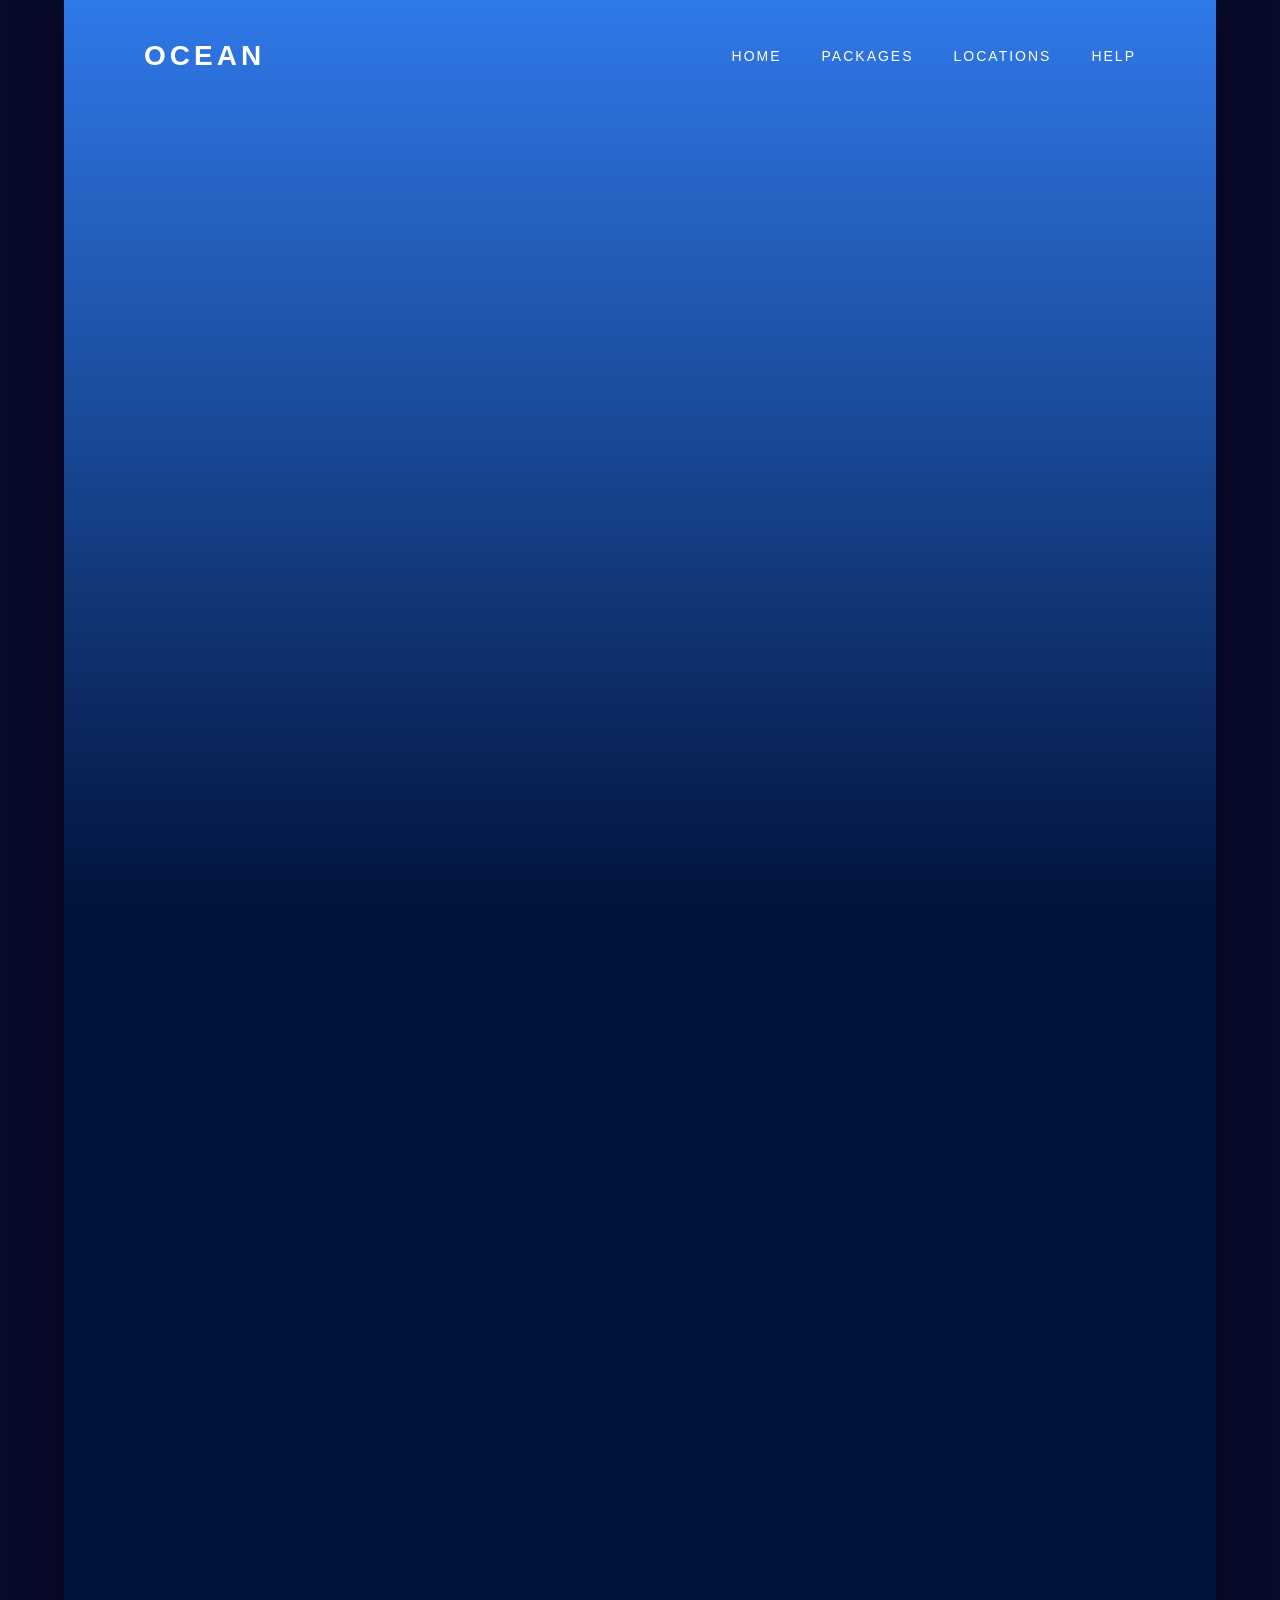
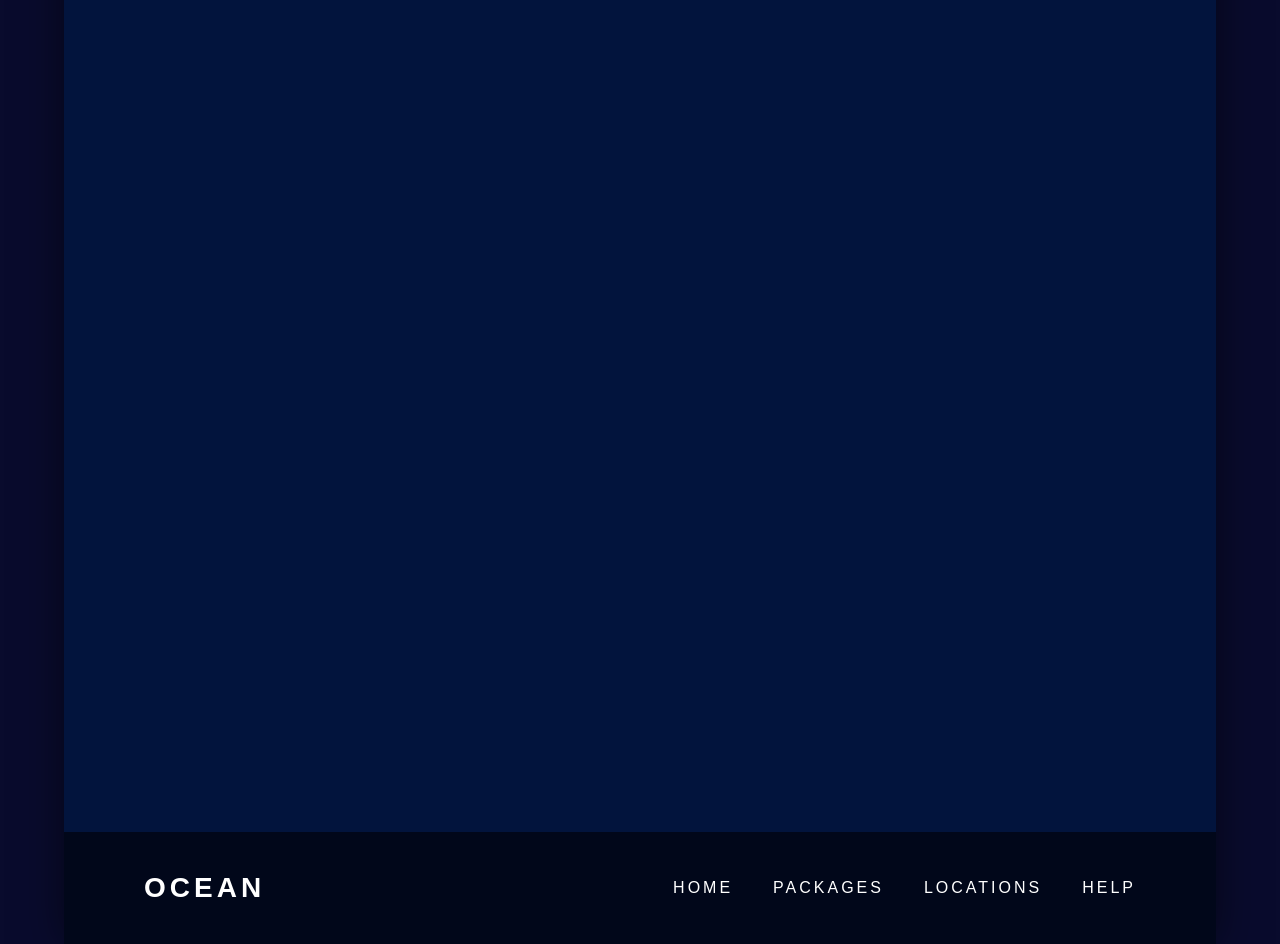
==== catalogo.html @ 1ceb0443 "Agregar barra de búsqueda al catálogo" ====
<!DOCTYPE html>
<html lang="es">

<head>
    <meta charset="UTF-8">
    <meta name="viewport" content="width=device-width, initial-scale=1.0">
    <title>Catálogo - Ocean Dive</title>
    <link rel="stylesheet" href="stylesmar.css">
</head>

<body>

    <div class="container">

        <header>

            <nav>

                <div class="logo">
                    OCEAN
                </div>

                <ul>
                    <li><a href="indexmar.html">HOME</a></li>
                    <li><a href="catalogo.html" class="active">PACKAGES</a></li>
                    <li><a href="#">LOCATIONS</a></li>
                    <li><a href="#">HELP</a></li>
                </ul>

            </nav>

            <div class="hero">

                <div class="hero-text appear">

                    <h1>Our Packages</h1>

                    <p>
                        Explore our complete catalog of diving experiences
                        and find the perfect adventure for you.
                    </p>

                </div>

                <div class="hero-image appear">

                    <img src="https://i.pinimg.com/1200x/43/7f/3a/437f3a5a247198e8c4440a839f304f4a.jpg">

                </div>

            </div>

        </header>

        <section class="search-section section">

            <div class="search-bar appear">
                <input type="text" id="searchInput" placeholder="Search packages...">
                <button id="searchBtn">SEARCH</button>
            </div>

        </section>

        <section class="filters section">

            <h2 class="appear">Filter by category</h2>

            <div class="filter-options appear">
                <button class="filter-btn active" data-filter="all">ALL</button>
                <button class="filter-btn" data-filter="turtles">TURTLES</button>
                <button class="filter-btn" data-filter="jellyfish">JELLYFISH</button>
                <button class="filter-btn" data-filter="dolphins">DOLPHINS</button>
                <button class="filter-btn" data-filter="reef">REEF</button>
            </div>

        </section>

        <section class="catalog-grid section">

            <div class="grid" id="catalogGrid">

                <div class="catalog-card appear" data-category="turtles">
                    <img src="https://i.pinimg.com/736x/2a/1e/34/2a1e3447a825eedd2b72d2a972712b51.jpg">
                    <div class="catalog-info">
                        <h3>Sea Turtle Encounter</h3>
                        <p>Swim alongside majestic sea turtles in their natural habitat.</p>
                        <span class="price">$149</span>
                        <button>BOOK NOW</button>
                    </div>
                </div>

                <div class="catalog-card appear" data-category="jellyfish">
                    <img src="https://i.pinimg.com/1200x/53/8d/59/538d592fab705a8e63eab82848c319d8.jpg">
                    <div class="catalog-info">
                        <h3>Jellyfish Lagoon</h3>
                        <p>Explore a glowing lagoon filled with harmless jellyfish.</p>
                        <span class="price">$199</span>
                        <button>BOOK NOW</button>
                    </div>
                </div>

                <div class="catalog-card appear" data-category="dolphins">
                    <img src="https://i.pinimg.com/1200x/87/49/9a/87499affbb05820a951a0f6f8604897f.jpg">
                    <div class="catalog-info">
                        <h3>Dolphin Swim</h3>
                        <p>Experience the thrill of swimming with wild dolphins.</p>
                        <span class="price">$249</span>
                        <button>BOOK NOW</button>
                    </div>
                </div>

                <div class="catalog-card appear" data-category="reef">
                    <img src="https://i.pinimg.com/1200x/d3/a7/e3/d3a7e33d2753143dc1bc230e07a75086.jpg">
                    <div class="catalog-info">
                        <h3>Coral Reef Dive</h3>
                        <p>Discover vibrant coral reefs teeming with marine life.</p>
                        <span class="price">$179</span>
                        <button>BOOK NOW</button>
                    </div>
                </div>

                <div class="catalog-card appear" data-category="turtles">
                    <img src="https://i.pinimg.com/736x/2a/1e/34/2a1e3447a825eedd2b72d2a972712b51.jpg">
                    <div class="catalog-info">
                        <h3>Nursery Visit</h3>
                        <p>Visit a protected sea turtle nursery and learn about conservation.</p>
                        <span class="price">$99</span>
                        <button>BOOK NOW</button>
                    </div>
                </div>

                <div class="catalog-card appear" data-category="reef">
                    <img src="https://i.pinimg.com/1200x/d3/a7/e3/d3a7e33d2753143dc1bc230e07a75086.jpg">
                    <div class="catalog-info">
                        <h3>Night Reef Safari</h3>
                        <p>See the reef come alive at night with a guided torchlight tour.</p>
                        <span class="price">$219</span>
                        <button>BOOK NOW</button>
                    </div>
                </div>

            </div>

        </section>

        <footer>

            <div class="logo">
                OCEAN
            </div>

            <ul>
                <li><a href="indexmar.html">HOME</a></li>
                <li><a href="catalogo.html">PACKAGES</a></li>
                <li><a href="#">LOCATIONS</a></li>
                <li><a href="#">HELP</a></li>
            </ul>

        </footer>

    </div>

    <script src="script.js"></script>

</body>

</html>
---- stylesmar.css ----
*{
    margin:0;
    padding:0;
    box-sizing:border-box;
}

body{
    font-family:Arial, sans-serif;
    background:#090b2d;
    color:white;
    overflow-x:hidden;
}

/* CONTENEDOR PRINCIPAL */

.container{
    width:90%;
    margin:auto;
    background:#02143d;
    box-shadow:0px 0px 40px rgba(0,0,0,0.5);
}

/* HEADER */

header{
    min-height:100vh;
    padding:40px 80px;
    background:
    linear-gradient(to bottom,#2f79e9,#02143d);
}

/* NAVBAR */

nav{
    display:flex;
    justify-content:space-between;
    align-items:center;
    margin-bottom:100px;
}

.logo{
    font-size:28px;
    font-weight:bold;
    letter-spacing:4px;
}

nav ul{
    display:flex;
    list-style:none;
    gap:40px;
}

nav ul li a{
    text-decoration:none;
    color:white;
    font-size:14px;
    letter-spacing:2px;
    transition:0.3s;
    position:relative;
}

/* EFECTO HOVER LINKS */

nav ul li a::after{
    content:"";
    position:absolute;
    left:0;
    bottom:-8px;
    width:0%;
    height:2px;
    background:#4dd9ff;
    transition:0.3s;
}

nav ul li a:hover{
    color:#4dd9ff;
}

nav ul li a:hover::after{
    width:100%;
}

/* HERO */

.hero{
    display:flex;
    justify-content:space-between;
    align-items:center;
    flex-wrap:wrap;
}

.hero-text{
    width:500px;
}

.hero-text h1{
    font-size:90px;
    font-weight:300;
    margin-bottom:30px;
}

.hero-text p{
    line-height:1.8;
    color:#d3dfff;
    margin-bottom:40px;
}

/* BOTONES */

button{
    padding:18px 40px;
    border:1px solid #4dd9ff;
    background:transparent;
    color:white;
    border-radius:40px;
    cursor:pointer;
    transition:0.4s;
    letter-spacing:2px;
    position:relative;
    overflow:hidden;
}

/* HOVER BOTONES */

button:hover{
    background:#4dd9ff;
    color:#02143d;
    transform:translateY(-5px) scale(1.05);
    box-shadow:0px 0px 20px #4dd9ff;
}

/* CLICK BOTONES */

button:active{
    transform:scale(0.95);
}

/* HERO IMAGE */

.hero-image img{
    width:500px;
    animation:float 4s ease-in-out infinite;
}

/* TARJETAS */

.cards{
    display:flex;
    justify-content:center;
    gap:30px;
    margin-top:-120px;
    flex-wrap:wrap;
}

.card{
    width:220px;
    height:320px;
    overflow:hidden;
    position:relative;
    transition:0.5s;
    box-shadow:0px 10px 20px rgba(0,0,0,0.4);

    animation:float 3s ease-in-out infinite;
    cursor:pointer;
}

.card img{
    width:100%;
    height:100%;
    object-fit:cover;
}

.card h2{
    position:absolute;
    bottom:20px;
    left:20px;
    letter-spacing:4px;
    font-size:18px;
}

/* HOVER TARJETAS */

.card:hover{
    transform:translateY(-20px) scale(1.03);
    box-shadow:0px 0px 30px rgba(77,217,255,0.5);
}

/* SECCION */

.section{
    padding:120px 80px;
    text-align:center;
}

.section h1{
    font-size:70px;
    font-weight:300;
    margin-bottom:80px;
}

/* FEATURES */

.features{
    display:flex;
    justify-content:center;
    gap:50px;
    flex-wrap:wrap;
}

.feature{
    width:300px;
}

.circle{
    width:90px;
    height:90px;
    border:1px solid #4dd9ff;
    border-radius:50%;
    margin:auto;
    margin-bottom:30px;
    position:relative;
}

.circle::after{
    content:"";
    width:10px;
    height:10px;
    background:#4dd9ff;
    border-radius:50%;
    position:absolute;
    right:10px;
    bottom:10px;
}

.feature h3{
    letter-spacing:5px;
    margin-bottom:20px;
}

.feature p{
    color:#c4d7ff;
    line-height:1.8;
    margin-bottom:30px;
}

.feature button{
    padding:12px 30px;
    border:1px solid #4dd9ff;
    background:transparent;
    color:white;
    border-radius:30px;
    cursor:pointer;
}

/* INTERVIEW */

.interview{
    display:flex;
    align-items:center;
    justify-content:center;
    gap:80px;
    flex-wrap:wrap;
    padding:120px 80px;
    background:#010c24;
}

.interview img{
    width:400px;
}

.interview-text{
    width:600px;
}

.interview-text h1{
    font-size:80px;
    font-weight:300;
    margin-bottom:30px;
}

.interview-text p{
    color:#d6e1ff;
    line-height:2;
    margin-bottom:25px;
}

/* VIDEO */

.video{
    padding:120px 0;
    text-align:center;
    background:url("https://images.unsplash.com/photo-1544551763-46a013bb70d5?q=80&w=1400") center/cover;
}

.video-box{
    width:80%;
    margin:auto;
    padding:200px 20px;
    background:rgba(0,0,0,0.4);
}

.video-box h1{
    font-size:60px;
    letter-spacing:12px;
    margin-bottom:40px;
}

.video-box button{
    padding:15px 35px;
    border:1px solid #4dd9ff;
    background:transparent;
    color:white;
    border-radius:30px;
}

/* FOOTER */

footer{
    padding:40px 80px;
    background:#01071a;
    display:flex;
    justify-content:space-between;
    align-items:center;
    flex-wrap:wrap;
}

footer ul{
    display:flex;
    list-style:none;
    gap:40px;
}

footer ul li a{
    text-decoration:none;
    color:white;
    letter-spacing:3px;
    transition:0.3s;
}

footer ul li a:hover{
    color:#4dd9ff;
}

/* ANIMACION */

@keyframes float{

    0%{
        transform:translateY(0px);
    }

    50%{
        transform:translateY(-15px);
    }

    100%{
        transform:translateY(0px);
    }

}

/* APARECER */

.appear{
    opacity:0;
    transform:translateY(100px);
    transition:1s;
}

.appear.active{
    opacity:1;
    transform:translateY(0px);
}

/* RESPONSIVE */

@media(max-width:1000px){

    .hero{
        flex-direction:column;
        text-align:center;
        gap:50px;
    }

    .hero-text{
        width:100%;
    }

    .hero-text h1{
        font-size:70px;
    }

    .hero-image img{
        width:350px;
    }

    .section h1{
        font-size:50px;
    }

    .interview{
        flex-direction:column;
    }

    .interview img{
        width:100%;
    }

    .interview-text{
        width:100%;
        text-align:center;
    }

    .interview-text h1{
        font-size:50px;
    }

}

@media(max-width:700px){

    header{
        padding:30px;
    }

    nav{
        flex-direction:column;
        gap:30px;
    }

    nav ul{
        gap:20px;
        flex-wrap:wrap;
        justify-content:center;
    }

    .hero-text h1{
        font-size:50px;
    }

    .section{
        padding:80px 30px;
    }

    .section h1{
        font-size:40px;
    }

    .video-box h1{
        font-size:35px;
        letter-spacing:5px;
    }

    footer{
        justify-content:center;
        gap:30px;
        text-align:center;
    }

    footer ul{
        flex-wrap:wrap;
        justify-content:center;
    }

}
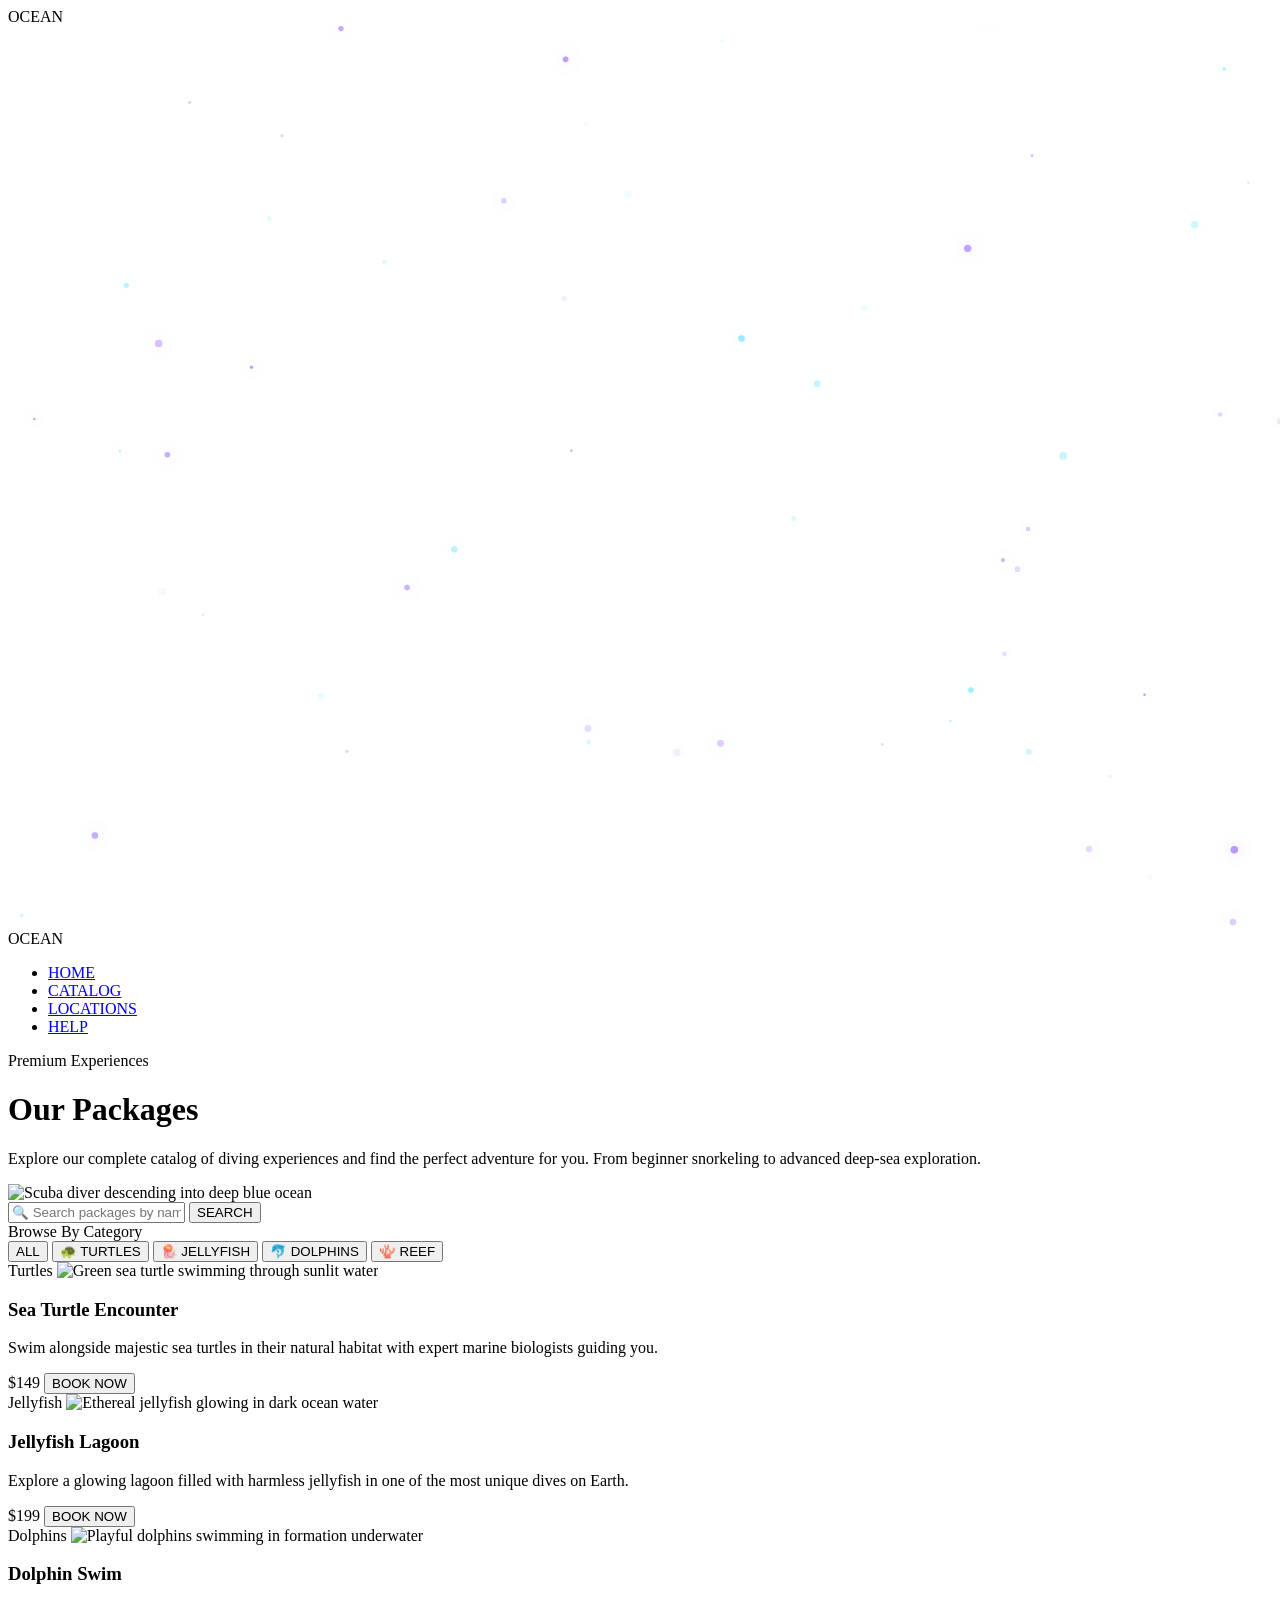
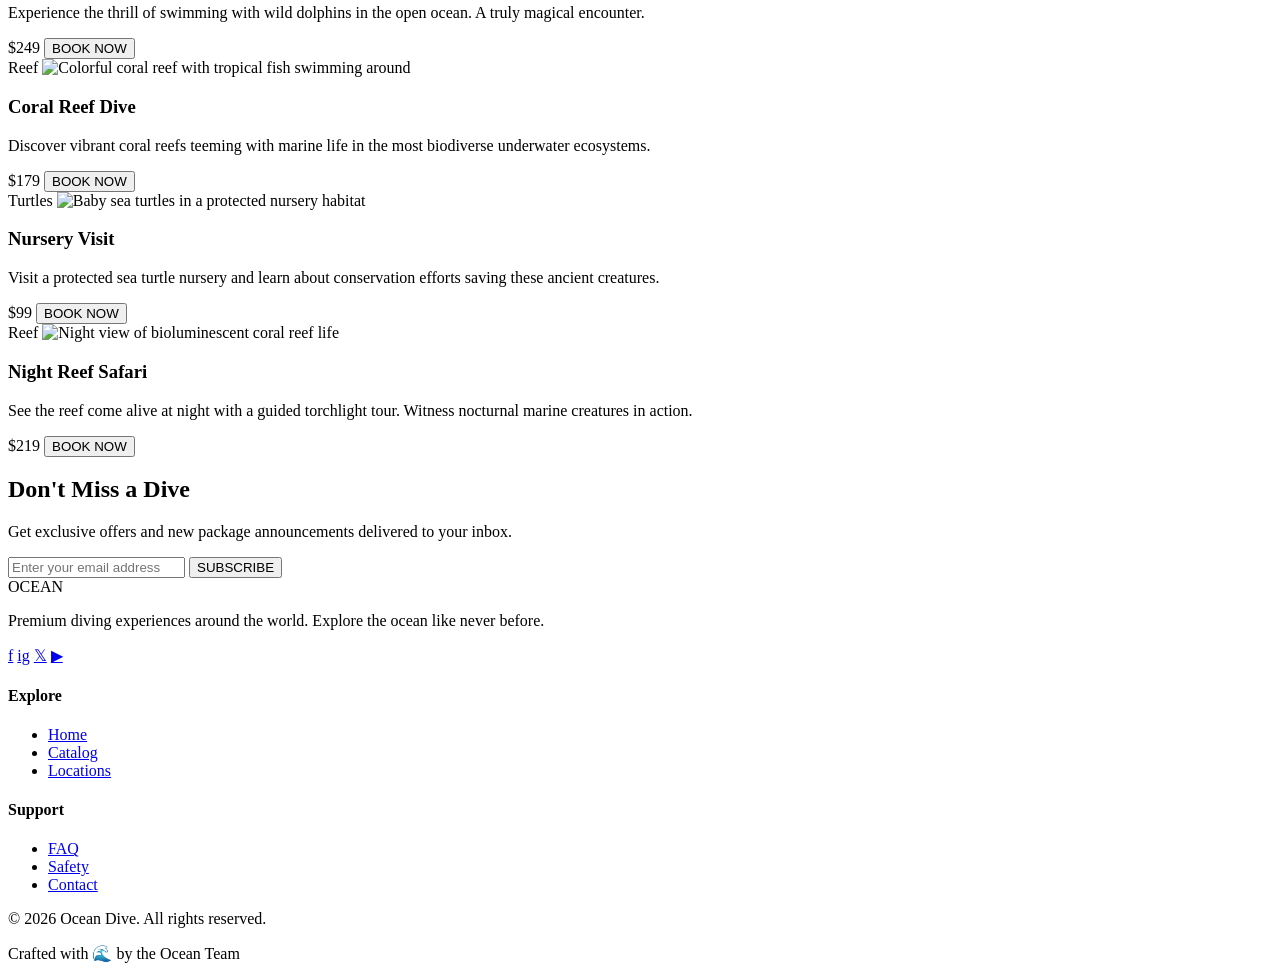
==== commit ddec15fd: "feat: enhance catalog with category badges, animations, emoji filters and improved UX" ====
--- a/catalogo.html
+++ b/catalogo.html
@@ -4,15 +4,35 @@
 <head>
     <meta charset="UTF-8">
     <meta name="viewport" content="width=device-width, initial-scale=1.0">
-    <title>Catálogo - Ocean Dive</title>
+    <title>Catalog — Ocean Dive Packages</title>
+    <meta name="description" content="Browse our complete catalog of premium diving experiences. From turtle encounters to night reef safaris, find your perfect underwater adventure.">
+    <meta property="og:title" content="Catalog — Ocean Dive Packages">
+    <meta property="og:description" content="Explore all diving packages available at Ocean Dive.">
+
     <link rel="stylesheet" href="stylesmar.css">
+    <link rel="icon" href="data:image/svg+xml,<svg xmlns='http://www.w3.org/2000/svg' viewBox='0 0 100 100'><text y='.9em' font-size='90'>🌊</text></svg>">
 </head>
 
 <body>
 
+    <!-- PRELOADER -->
+
+    <div class="preloader">
+        <div class="preloader-content">
+            <div class="preloader-logo">OCEAN</div>
+            <div class="preloader-bar"></div>
+        </div>
+    </div>
+
+    <!-- PARTICLE BACKGROUND -->
+
+    <canvas id="particleCanvas"></canvas>
+
     <div class="container">
 
         <header>
+
+            <!-- NAVBAR -->
 
             <nav>
 
@@ -20,31 +40,46 @@
                     OCEAN
                 </div>
 
+                <div class="hamburger" aria-label="Toggle menu">
+                    <span></span>
+                    <span></span>
+                    <span></span>
+                </div>
+
                 <ul>
                     <li><a href="indexmar.html">HOME</a></li>
-                    <li><a href="catalogo.html" class="active">PACKAGES</a></li>
-                    <li><a href="#">LOCATIONS</a></li>
-                    <li><a href="#">HELP</a></li>
+                    <li><a href="#" class="active">CATALOG</a></li>
+                    <li><a href="indexmar.html#locations">LOCATIONS</a></li>
+                    <li><a href="indexmar.html#help">HELP</a></li>
                 </ul>
 
             </nav>
 
+            <!-- MOBILE OVERLAY -->
+
+            <div class="mobile-overlay"></div>
+
+            <!-- HERO -->
+
             <div class="hero">
 
                 <div class="hero-text appear">
+
+                    <span class="hero-subtitle">Premium Experiences</span>
 
                     <h1>Our Packages</h1>
 
                     <p>
                         Explore our complete catalog of diving experiences
-                        and find the perfect adventure for you.
+                        and find the perfect adventure for you. From beginner
+                        snorkeling to advanced deep-sea exploration.
                     </p>
 
                 </div>
 
                 <div class="hero-image appear">
 
-                    <img src="https://i.pinimg.com/1200x/43/7f/3a/437f3a5a247198e8c4440a839f304f4a.jpg">
+                    <img src="https://i.pinimg.com/1200x/43/7f/3a/437f3a5a247198e8c4440a839f304f4a.jpg" alt="Scuba diver descending into deep blue ocean">
 
                 </div>
 
@@ -52,88 +87,102 @@
 
         </header>
 
+        <main>
+
+        <!-- SEARCH -->
+
         <section class="search-section section">
 
             <div class="search-bar appear">
-                <input type="text" id="searchInput" placeholder="Search packages...">
+                <input type="text" id="searchInput" placeholder="🔍 Search packages by name or description..." aria-label="Search packages">
                 <button id="searchBtn">SEARCH</button>
             </div>
 
         </section>
 
+        <!-- FILTERS -->
+
         <section class="filters section">
 
-            <h2 class="appear">Filter by category</h2>
+            <span class="section-subtitle appear">Browse By Category</span>
 
             <div class="filter-options appear">
                 <button class="filter-btn active" data-filter="all">ALL</button>
-                <button class="filter-btn" data-filter="turtles">TURTLES</button>
-                <button class="filter-btn" data-filter="jellyfish">JELLYFISH</button>
-                <button class="filter-btn" data-filter="dolphins">DOLPHINS</button>
-                <button class="filter-btn" data-filter="reef">REEF</button>
-            </div>
-
-        </section>
+                <button class="filter-btn" data-filter="turtles">🐢 TURTLES</button>
+                <button class="filter-btn" data-filter="jellyfish">🪼 JELLYFISH</button>
+                <button class="filter-btn" data-filter="dolphins">🐬 DOLPHINS</button>
+                <button class="filter-btn" data-filter="reef">🪸 REEF</button>
+            </div>
+
+        </section>
+
+        <!-- CATALOG GRID -->
 
         <section class="catalog-grid section">
 
             <div class="grid" id="catalogGrid">
 
                 <div class="catalog-card appear" data-category="turtles">
-                    <img src="https://i.pinimg.com/736x/2a/1e/34/2a1e3447a825eedd2b72d2a972712b51.jpg">
+                    <span class="category-badge">Turtles</span>
+                    <img src="https://i.pinimg.com/736x/2a/1e/34/2a1e3447a825eedd2b72d2a972712b51.jpg" alt="Green sea turtle swimming through sunlit water">
                     <div class="catalog-info">
                         <h3>Sea Turtle Encounter</h3>
-                        <p>Swim alongside majestic sea turtles in their natural habitat.</p>
+                        <p>Swim alongside majestic sea turtles in their natural habitat with expert marine biologists guiding you.</p>
                         <span class="price">$149</span>
                         <button>BOOK NOW</button>
                     </div>
                 </div>
 
                 <div class="catalog-card appear" data-category="jellyfish">
-                    <img src="https://i.pinimg.com/1200x/53/8d/59/538d592fab705a8e63eab82848c319d8.jpg">
+                    <span class="category-badge">Jellyfish</span>
+                    <img src="https://i.pinimg.com/1200x/53/8d/59/538d592fab705a8e63eab82848c319d8.jpg" alt="Ethereal jellyfish glowing in dark ocean water">
                     <div class="catalog-info">
                         <h3>Jellyfish Lagoon</h3>
-                        <p>Explore a glowing lagoon filled with harmless jellyfish.</p>
+                        <p>Explore a glowing lagoon filled with harmless jellyfish in one of the most unique dives on Earth.</p>
                         <span class="price">$199</span>
                         <button>BOOK NOW</button>
                     </div>
                 </div>
 
                 <div class="catalog-card appear" data-category="dolphins">
-                    <img src="https://i.pinimg.com/1200x/87/49/9a/87499affbb05820a951a0f6f8604897f.jpg">
+                    <span class="category-badge">Dolphins</span>
+                    <img src="https://i.pinimg.com/1200x/87/49/9a/87499affbb05820a951a0f6f8604897f.jpg" alt="Playful dolphins swimming in formation underwater">
                     <div class="catalog-info">
                         <h3>Dolphin Swim</h3>
-                        <p>Experience the thrill of swimming with wild dolphins.</p>
+                        <p>Experience the thrill of swimming with wild dolphins in the open ocean. A truly magical encounter.</p>
                         <span class="price">$249</span>
                         <button>BOOK NOW</button>
                     </div>
                 </div>
 
                 <div class="catalog-card appear" data-category="reef">
-                    <img src="https://i.pinimg.com/1200x/d3/a7/e3/d3a7e33d2753143dc1bc230e07a75086.jpg">
+                    <span class="category-badge">Reef</span>
+                    <img src="https://i.pinimg.com/1200x/d3/a7/e3/d3a7e33d2753143dc1bc230e07a75086.jpg" alt="Colorful coral reef with tropical fish swimming around">
                     <div class="catalog-info">
                         <h3>Coral Reef Dive</h3>
-                        <p>Discover vibrant coral reefs teeming with marine life.</p>
+                        <p>Discover vibrant coral reefs teeming with marine life in the most biodiverse underwater ecosystems.</p>
                         <span class="price">$179</span>
                         <button>BOOK NOW</button>
                     </div>
                 </div>
 
                 <div class="catalog-card appear" data-category="turtles">
-                    <img src="https://i.pinimg.com/736x/2a/1e/34/2a1e3447a825eedd2b72d2a972712b51.jpg">
+                    <span class="category-badge">Turtles</span>
+                    <img src="https://i.pinimg.com/736x/2a/1e/34/2a1e3447a825eedd2b72d2a972712b51.jpg" alt="Baby sea turtles in a protected nursery habitat">
                     <div class="catalog-info">
                         <h3>Nursery Visit</h3>
-                        <p>Visit a protected sea turtle nursery and learn about conservation.</p>
+                        <p>Visit a protected sea turtle nursery and learn about conservation efforts saving these ancient creatures.</p>
                         <span class="price">$99</span>
                         <button>BOOK NOW</button>
                     </div>
                 </div>
 
                 <div class="catalog-card appear" data-category="reef">
-                    <img src="https://i.pinimg.com/1200x/d3/a7/e3/d3a7e33d2753143dc1bc230e07a75086.jpg">
+                    <span class="category-badge">Reef</span>
+                    <img src="https://i.pinimg.com/1200x/d3/a7/e3/d3a7e33d2753143dc1bc230e07a75086.jpg" alt="Night view of bioluminescent coral reef life">
                     <div class="catalog-info">
                         <h3>Night Reef Safari</h3>
-                        <p>See the reef come alive at night with a guided torchlight tour.</p>
+                        <p>See the reef come alive at night with a guided torchlight tour. Witness nocturnal marine creatures in action.</p>
                         <span class="price">$219</span>
                         <button>BOOK NOW</button>
                     </div>
@@ -143,23 +192,71 @@
 
         </section>
 
+        <!-- NEWSLETTER -->
+
+        <section class="newsletter">
+            <h2 class="appear">Don't Miss a Dive</h2>
+            <p class="appear">Get exclusive offers and new package announcements delivered to your inbox.</p>
+            <div class="newsletter-form appear">
+                <input type="email" placeholder="Enter your email address" aria-label="Email address">
+                <button>SUBSCRIBE</button>
+            </div>
+        </section>
+
+        </main>
+
+        <!-- FOOTER -->
+
         <footer>
 
-            <div class="logo">
-                OCEAN
-            </div>
-
-            <ul>
-                <li><a href="indexmar.html">HOME</a></li>
-                <li><a href="catalogo.html">PACKAGES</a></li>
-                <li><a href="#">LOCATIONS</a></li>
-                <li><a href="#">HELP</a></li>
-            </ul>
+            <div class="footer-content">
+
+                <div class="footer-brand">
+                    <div class="logo">OCEAN</div>
+                    <p>Premium diving experiences around the world. Explore the ocean like never before.</p>
+                    <div class="footer-social">
+                        <a href="#" aria-label="Facebook">f</a>
+                        <a href="#" aria-label="Instagram">ig</a>
+                        <a href="#" aria-label="Twitter">𝕏</a>
+                        <a href="#" aria-label="YouTube">▶</a>
+                    </div>
+                </div>
+
+                <div class="footer-links">
+
+                    <div class="footer-column">
+                        <h4>Explore</h4>
+                        <ul>
+                            <li><a href="indexmar.html">Home</a></li>
+                            <li><a href="#">Catalog</a></li>
+                            <li><a href="indexmar.html#locations">Locations</a></li>
+                        </ul>
+                    </div>
+
+                    <div class="footer-column">
+                        <h4>Support</h4>
+                        <ul>
+                            <li><a href="#">FAQ</a></li>
+                            <li><a href="#">Safety</a></li>
+                            <li><a href="#">Contact</a></li>
+                        </ul>
+                    </div>
+
+                </div>
+
+            </div>
+
+            <div class="footer-bottom">
+                <p>&copy; 2026 Ocean Dive. All rights reserved.</p>
+                <p>Crafted with 🌊 by the Ocean Team</p>
+            </div>
 
         </footer>
 
     </div>
 
+    <!-- SCRIPT -->
+
     <script src="script.js"></script>
 
 </body>
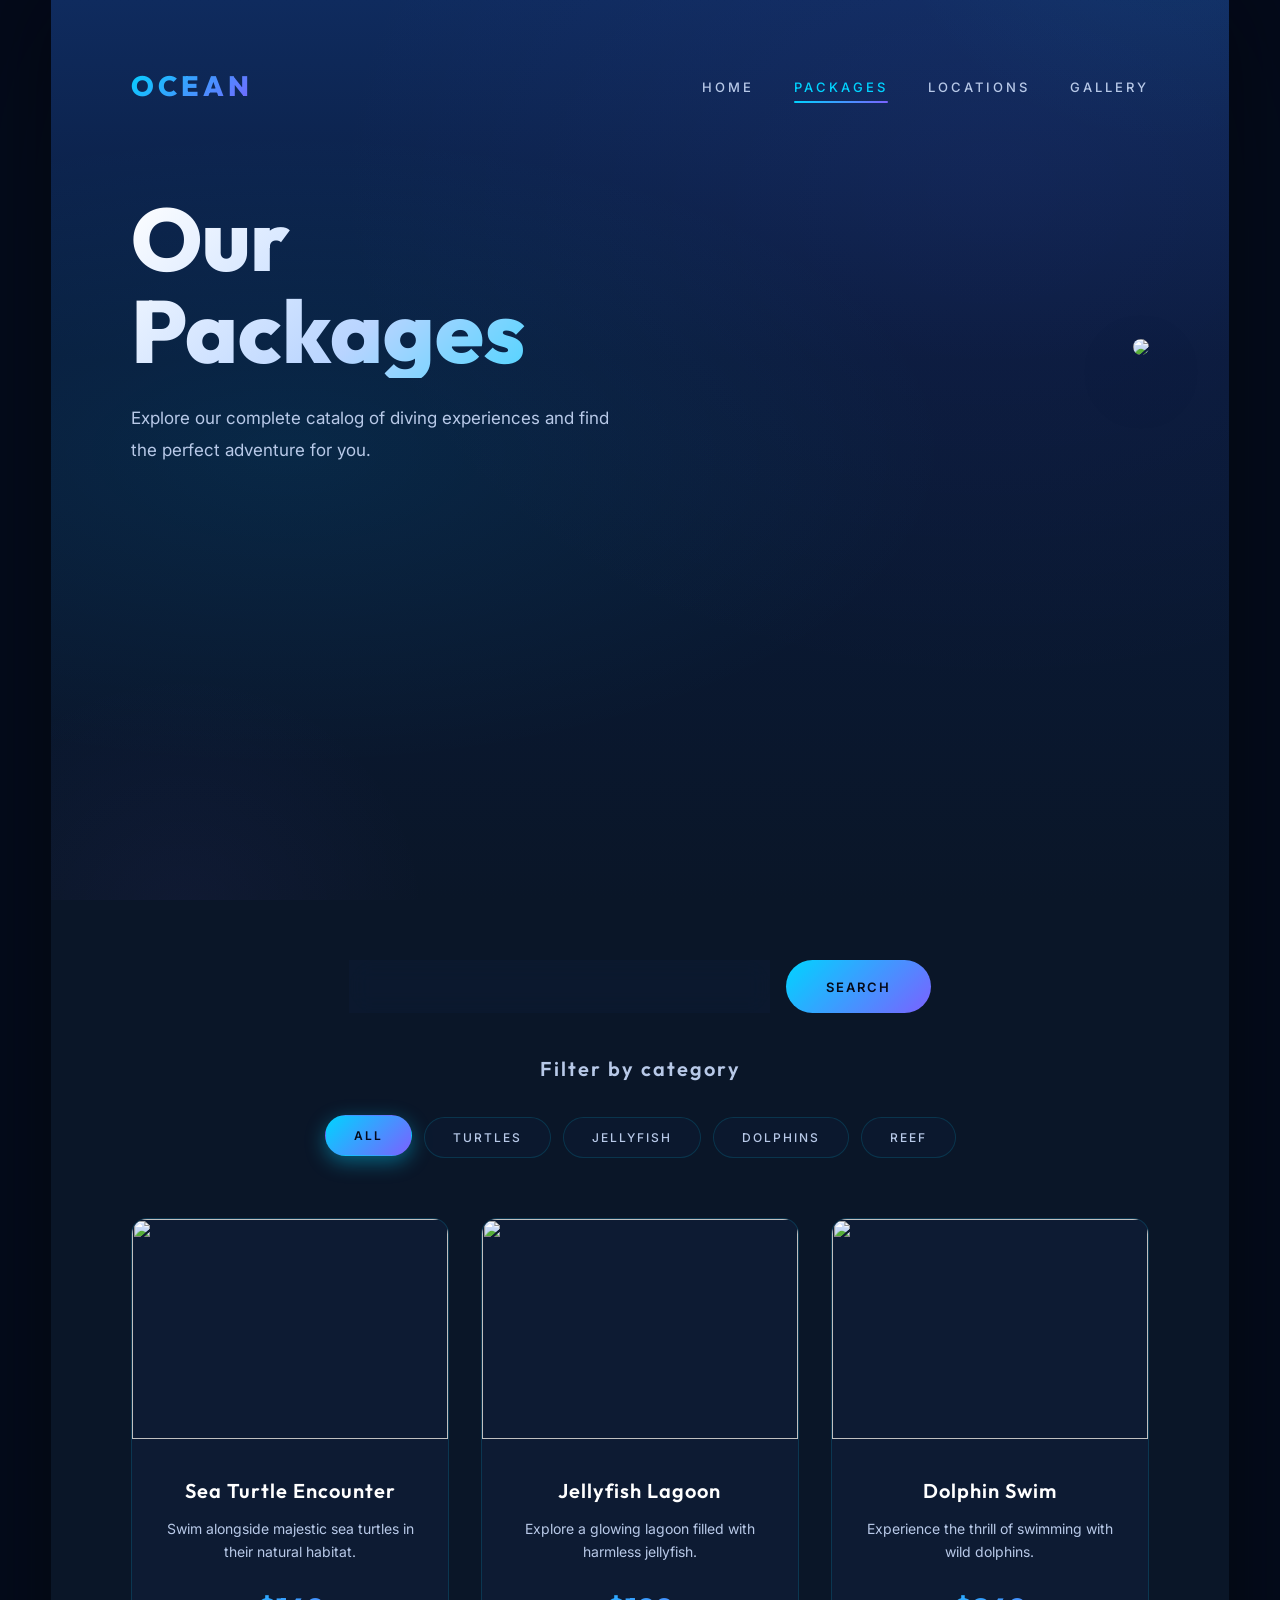
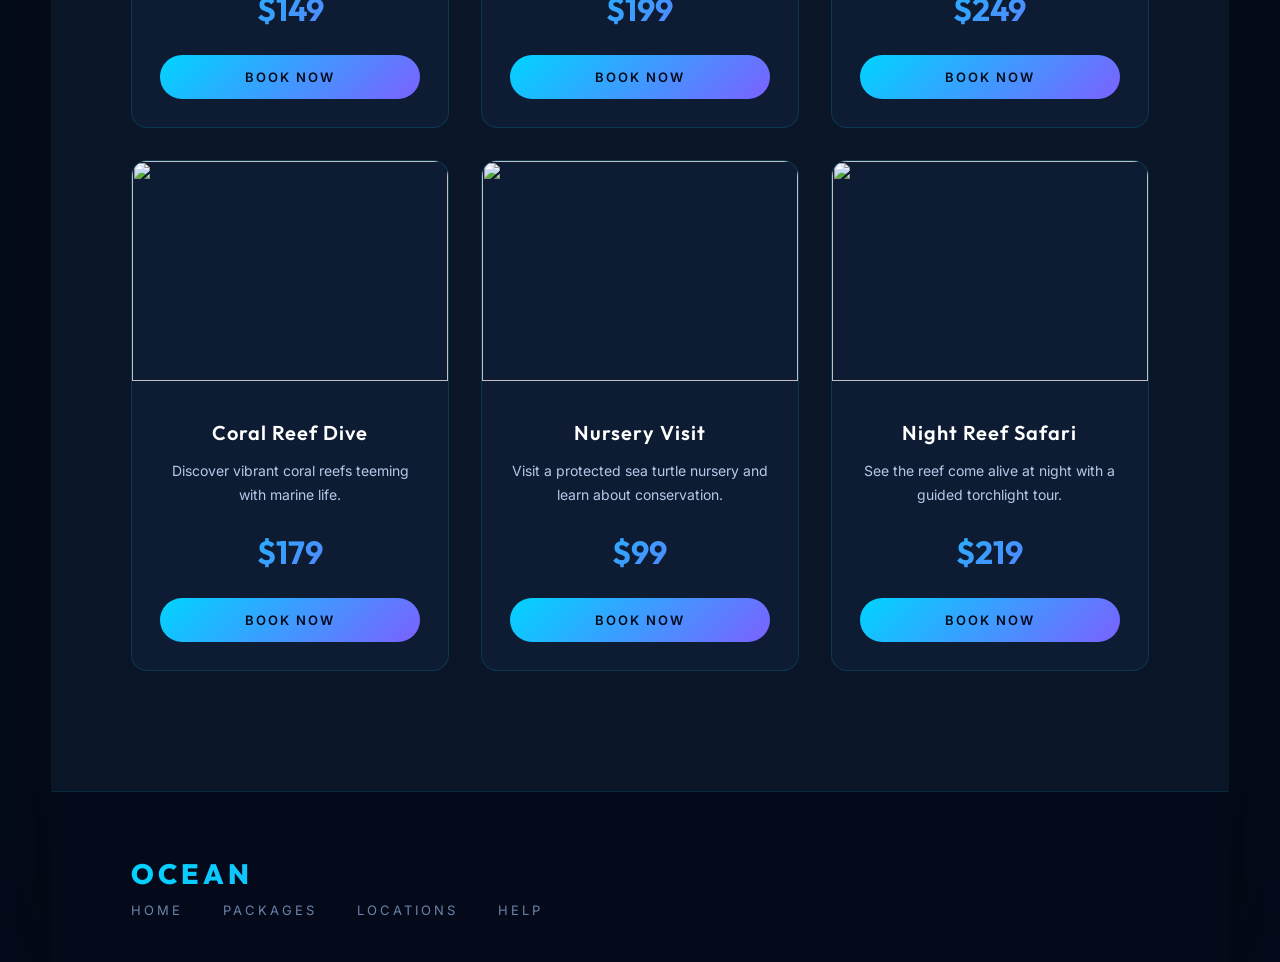
==== commit fff99902: "Add responsive gallery page with diving destinations" ====
--- a/catalogo.html
+++ b/catalogo.html
@@ -4,35 +4,15 @@
 <head>
     <meta charset="UTF-8">
     <meta name="viewport" content="width=device-width, initial-scale=1.0">
-    <title>Catalog — Ocean Dive Packages</title>
-    <meta name="description" content="Browse our complete catalog of premium diving experiences. From turtle encounters to night reef safaris, find your perfect underwater adventure.">
-    <meta property="og:title" content="Catalog — Ocean Dive Packages">
-    <meta property="og:description" content="Explore all diving packages available at Ocean Dive.">
-
+    <title>Catálogo - Ocean Dive</title>
     <link rel="stylesheet" href="stylesmar.css">
-    <link rel="icon" href="data:image/svg+xml,<svg xmlns='http://www.w3.org/2000/svg' viewBox='0 0 100 100'><text y='.9em' font-size='90'>🌊</text></svg>">
 </head>
 
 <body>
 
-    <!-- PRELOADER -->
-
-    <div class="preloader">
-        <div class="preloader-content">
-            <div class="preloader-logo">OCEAN</div>
-            <div class="preloader-bar"></div>
-        </div>
-    </div>
-
-    <!-- PARTICLE BACKGROUND -->
-
-    <canvas id="particleCanvas"></canvas>
-
     <div class="container">
 
         <header>
-
-            <!-- NAVBAR -->
 
             <nav>
 
@@ -40,46 +20,31 @@
                     OCEAN
                 </div>
 
-                <div class="hamburger" aria-label="Toggle menu">
-                    <span></span>
-                    <span></span>
-                    <span></span>
-                </div>
-
                 <ul>
                     <li><a href="indexmar.html">HOME</a></li>
-                    <li><a href="#" class="active">CATALOG</a></li>
-                    <li><a href="indexmar.html#locations">LOCATIONS</a></li>
-                    <li><a href="indexmar.html#help">HELP</a></li>
+                    <li><a href="catalogo.html" class="active">PACKAGES</a></li>
+                    <li><a href="Locations.html">LOCATIONS</a></li>
+                    <li><a href="gallery.html">GALLERY</a></li>
                 </ul>
 
             </nav>
-
-            <!-- MOBILE OVERLAY -->
-
-            <div class="mobile-overlay"></div>
-
-            <!-- HERO -->
 
             <div class="hero">
 
                 <div class="hero-text appear">
 
-                    <span class="hero-subtitle">Premium Experiences</span>
-
                     <h1>Our Packages</h1>
 
                     <p>
                         Explore our complete catalog of diving experiences
-                        and find the perfect adventure for you. From beginner
-                        snorkeling to advanced deep-sea exploration.
+                        and find the perfect adventure for you.
                     </p>
 
                 </div>
 
                 <div class="hero-image appear">
 
-                    <img src="https://i.pinimg.com/1200x/43/7f/3a/437f3a5a247198e8c4440a839f304f4a.jpg" alt="Scuba diver descending into deep blue ocean">
+                    <img src="https://i.pinimg.com/1200x/43/7f/3a/437f3a5a247198e8c4440a839f304f4a.jpg">
 
                 </div>
 
@@ -87,102 +52,89 @@
 
         </header>
 
-        <main>
-
-        <!-- SEARCH -->
-
         <section class="search-section section">
 
             <div class="search-bar appear">
-                <input type="text" id="searchInput" placeholder="🔍 Search packages by name or description..." aria-label="Search packages">
+                <input type="text" id="searchInput" placeholder="Search packages...">
                 <button id="searchBtn">SEARCH</button>
             </div>
 
         </section>
 
-        <!-- FILTERS -->
-
         <section class="filters section">
 
-            <span class="section-subtitle appear">Browse By Category</span>
+            <h2 class="appear">Filter by category</h2>
 
             <div class="filter-options appear">
                 <button class="filter-btn active" data-filter="all">ALL</button>
-                <button class="filter-btn" data-filter="turtles">🐢 TURTLES</button>
-                <button class="filter-btn" data-filter="jellyfish">🪼 JELLYFISH</button>
-                <button class="filter-btn" data-filter="dolphins">🐬 DOLPHINS</button>
-                <button class="filter-btn" data-filter="reef">🪸 REEF</button>
+                <button class="filter-btn" data-filter="turtles">TURTLES</button>
+                <button class="filter-btn" data-filter="jellyfish">JELLYFISH</button>
+                <button class="filter-btn" data-filter="dolphins">DOLPHINS</button>
+                <button class="filter-btn" data-filter="reef">REEF</button>
             </div>
 
         </section>
-
-        <!-- CATALOG GRID -->
 
         <section class="catalog-grid section">
 
             <div class="grid" id="catalogGrid">
 
                 <div class="catalog-card appear" data-category="turtles">
-                    <span class="category-badge">Turtles</span>
-                    <img src="https://i.pinimg.com/736x/2a/1e/34/2a1e3447a825eedd2b72d2a972712b51.jpg" alt="Green sea turtle swimming through sunlit water">
+                    <img src="https://i.pinimg.com/736x/2a/1e/34/2a1e3447a825eedd2b72d2a972712b51.jpg">
                     <div class="catalog-info">
                         <h3>Sea Turtle Encounter</h3>
-                        <p>Swim alongside majestic sea turtles in their natural habitat with expert marine biologists guiding you.</p>
+                        <p>Swim alongside majestic sea turtles in their natural habitat.</p>
                         <span class="price">$149</span>
                         <button>BOOK NOW</button>
                     </div>
                 </div>
 
                 <div class="catalog-card appear" data-category="jellyfish">
-                    <span class="category-badge">Jellyfish</span>
-                    <img src="https://i.pinimg.com/1200x/53/8d/59/538d592fab705a8e63eab82848c319d8.jpg" alt="Ethereal jellyfish glowing in dark ocean water">
+                    <img src="https://i.pinimg.com/1200x/53/8d/59/538d592fab705a8e63eab82848c319d8.jpg">
                     <div class="catalog-info">
                         <h3>Jellyfish Lagoon</h3>
-                        <p>Explore a glowing lagoon filled with harmless jellyfish in one of the most unique dives on Earth.</p>
+                        <p>Explore a glowing lagoon filled with harmless jellyfish.</p>
                         <span class="price">$199</span>
-                        <button>BOOK NOW</button>
+                       <a href="booking.html"><button>BOOK NOW</button>
+</a>
                     </div>
                 </div>
 
                 <div class="catalog-card appear" data-category="dolphins">
-                    <span class="category-badge">Dolphins</span>
-                    <img src="https://i.pinimg.com/1200x/87/49/9a/87499affbb05820a951a0f6f8604897f.jpg" alt="Playful dolphins swimming in formation underwater">
+                    <img src="https://i.pinimg.com/1200x/87/49/9a/87499affbb05820a951a0f6f8604897f.jpg">
                     <div class="catalog-info">
                         <h3>Dolphin Swim</h3>
-                        <p>Experience the thrill of swimming with wild dolphins in the open ocean. A truly magical encounter.</p>
+                        <p>Experience the thrill of swimming with wild dolphins.</p>
                         <span class="price">$249</span>
-                        <button>BOOK NOW</button>
+                        <a href="gallery.html"> <button>BOOK NOW</button></a>
                     </div>
                 </div>
 
                 <div class="catalog-card appear" data-category="reef">
-                    <span class="category-badge">Reef</span>
-                    <img src="https://i.pinimg.com/1200x/d3/a7/e3/d3a7e33d2753143dc1bc230e07a75086.jpg" alt="Colorful coral reef with tropical fish swimming around">
+                    <img src="https://i.pinimg.com/1200x/d3/a7/e3/d3a7e33d2753143dc1bc230e07a75086.jpg">
                     <div class="catalog-info">
                         <h3>Coral Reef Dive</h3>
-                        <p>Discover vibrant coral reefs teeming with marine life in the most biodiverse underwater ecosystems.</p>
+                        <p>Discover vibrant coral reefs teeming with marine life.</p>
                         <span class="price">$179</span>
                         <button>BOOK NOW</button>
                     </div>
                 </div>
 
                 <div class="catalog-card appear" data-category="turtles">
-                    <span class="category-badge">Turtles</span>
-                    <img src="https://i.pinimg.com/736x/2a/1e/34/2a1e3447a825eedd2b72d2a972712b51.jpg" alt="Baby sea turtles in a protected nursery habitat">
+                    <img src="https://i.pinimg.com/736x/2a/1e/34/2a1e3447a825eedd2b72d2a972712b51.jpg">
                     <div class="catalog-info">
                         <h3>Nursery Visit</h3>
-                        <p>Visit a protected sea turtle nursery and learn about conservation efforts saving these ancient creatures.</p>
+                        <p>Visit a protected sea turtle nursery and learn about conservation.</p>
                         <span class="price">$99</span>
                         <button>BOOK NOW</button>
                     </div>
                 </div>
 
                 <div class="catalog-card appear" data-category="reef">
-                    <span class="category-badge">Reef</span>
-                    <img src="https://i.pinimg.com/1200x/d3/a7/e3/d3a7e33d2753143dc1bc230e07a75086.jpg" alt="Night view of bioluminescent coral reef life">
+                    <img src="https://i.pinimg.com/1200x/d3/a7/e3/d3a7e33d2753143dc1bc230e07a75086.jpg">
                     <div class="catalog-info">
                         <h3>Night Reef Safari</h3>
-                        <p>See the reef come alive at night with a guided torchlight tour. Witness nocturnal marine creatures in action.</p>
+                        <p>See the reef come alive at night with a guided torchlight tour.</p>
                         <span class="price">$219</span>
                         <button>BOOK NOW</button>
                     </div>
@@ -192,70 +144,22 @@
 
         </section>
 
-        <!-- NEWSLETTER -->
-
-        <section class="newsletter">
-            <h2 class="appear">Don't Miss a Dive</h2>
-            <p class="appear">Get exclusive offers and new package announcements delivered to your inbox.</p>
-            <div class="newsletter-form appear">
-                <input type="email" placeholder="Enter your email address" aria-label="Email address">
-                <button>SUBSCRIBE</button>
-            </div>
-        </section>
-
-        </main>
-
-        <!-- FOOTER -->
-
         <footer>
 
-            <div class="footer-content">
-
-                <div class="footer-brand">
-                    <div class="logo">OCEAN</div>
-                    <p>Premium diving experiences around the world. Explore the ocean like never before.</p>
-                    <div class="footer-social">
-                        <a href="#" aria-label="Facebook">f</a>
-                        <a href="#" aria-label="Instagram">ig</a>
-                        <a href="#" aria-label="Twitter">𝕏</a>
-                        <a href="#" aria-label="YouTube">▶</a>
-                    </div>
-                </div>
-
-                <div class="footer-links">
-
-                    <div class="footer-column">
-                        <h4>Explore</h4>
-                        <ul>
-                            <li><a href="indexmar.html">Home</a></li>
-                            <li><a href="#">Catalog</a></li>
-                            <li><a href="indexmar.html#locations">Locations</a></li>
-                        </ul>
-                    </div>
-
-                    <div class="footer-column">
-                        <h4>Support</h4>
-                        <ul>
-                            <li><a href="#">FAQ</a></li>
-                            <li><a href="#">Safety</a></li>
-                            <li><a href="#">Contact</a></li>
-                        </ul>
-                    </div>
-
-                </div>
-
+            <div class="logo">
+                OCEAN
             </div>
 
-            <div class="footer-bottom">
-                <p>&copy; 2026 Ocean Dive. All rights reserved.</p>
-                <p>Crafted with 🌊 by the Ocean Team</p>
-            </div>
+            <ul>
+                <li><a href="indexmar.html">HOME</a></li>
+                <li><a href="catalogo.html">PACKAGES</a></li>
+                <li><a href="#">LOCATIONS</a></li>
+                <li><a href="#">HELP</a></li>
+            </ul>
 
         </footer>
 
     </div>
-
-    <!-- SCRIPT -->
 
     <script src="script.js"></script>
 
--- a/stylesmar.css
+++ b/stylesmar.css
@@ -0,0 +1,1719 @@
+/* ============================================
+   OCEAN DIVE — Premium Design System
+   ============================================ */
+
+/* GOOGLE FONTS */
+@import url('https://fonts.googleapis.com/css2?family=Inter:wght@300;400;500;600;700&family=Outfit:wght@300;400;500;600;700;800&display=swap');
+
+/* CSS VARIABLES */
+:root {
+    /* Colors */
+    --bg-primary: #050a1a;
+    --bg-secondary: #0a1628;
+    --bg-card: #0d1b33;
+    --bg-glass: rgba(13, 27, 51, 0.6);
+    --bg-glass-strong: rgba(13, 27, 51, 0.85);
+
+    --accent-cyan: #00d4ff;
+    --accent-cyan-glow: rgba(0, 212, 255, 0.4);
+    --accent-violet: #7b61ff;
+    --accent-violet-glow: rgba(123, 97, 255, 0.3);
+    --accent-gradient: linear-gradient(135deg, #00d4ff, #7b61ff);
+    --accent-gradient-hover: linear-gradient(135deg, #7b61ff, #00d4ff);
+
+    --text-primary: #ffffff;
+    --text-secondary: #b8c9e8;
+    --text-muted: #6b82a8;
+
+    --border-subtle: rgba(0, 212, 255, 0.15);
+    --border-glow: rgba(0, 212, 255, 0.4);
+
+    /* Typography */
+    --font-heading: 'Outfit', sans-serif;
+    --font-body: 'Inter', sans-serif;
+
+    /* Spacing */
+    --section-padding: 120px 80px;
+    --container-width: 92%;
+
+    /* Transitions */
+    --transition-fast: 0.2s cubic-bezier(0.4, 0, 0.2, 1);
+    --transition-smooth: 0.4s cubic-bezier(0.4, 0, 0.2, 1);
+    --transition-bounce: 0.5s cubic-bezier(0.34, 1.56, 0.64, 1);
+
+    /* Border Radius */
+    --radius-sm: 8px;
+    --radius-md: 16px;
+    --radius-lg: 24px;
+    --radius-xl: 40px;
+    --radius-full: 9999px;
+}
+
+/* RESET */
+* {
+    margin: 0;
+    padding: 0;
+    box-sizing: border-box;
+}
+
+html {
+    scroll-behavior: smooth;
+}
+
+/* CUSTOM SCROLLBAR */
+::-webkit-scrollbar {
+    width: 8px;
+}
+
+::-webkit-scrollbar-track {
+    background: var(--bg-primary);
+}
+
+::-webkit-scrollbar-thumb {
+    background: linear-gradient(to bottom, var(--accent-cyan), var(--accent-violet));
+    border-radius: var(--radius-full);
+}
+
+::-webkit-scrollbar-thumb:hover {
+    background: var(--accent-cyan);
+}
+
+/* BODY */
+body {
+    font-family: var(--font-body);
+    background: var(--bg-primary);
+    color: var(--text-primary);
+    overflow-x: hidden;
+    line-height: 1.6;
+}
+
+/* PRELOADER */
+.preloader {
+    position: fixed;
+    top: 0;
+    left: 0;
+    width: 100%;
+    height: 100%;
+    background: var(--bg-primary);
+    display: flex;
+    align-items: center;
+    justify-content: center;
+    z-index: 10000;
+    transition: opacity 0.6s ease, visibility 0.6s ease;
+}
+
+.preloader.hidden {
+    opacity: 0;
+    visibility: hidden;
+    pointer-events: none;
+}
+
+.preloader-content {
+    text-align: center;
+}
+
+.preloader-logo {
+    font-family: var(--font-heading);
+    font-size: 48px;
+    font-weight: 800;
+    background: var(--accent-gradient);
+    -webkit-background-clip: text;
+    -webkit-text-fill-color: transparent;
+    background-clip: text;
+    animation: preloaderPulse 1.5s ease-in-out infinite;
+}
+
+.preloader-bar {
+    width: 200px;
+    height: 3px;
+    background: var(--bg-card);
+    border-radius: var(--radius-full);
+    margin: 24px auto 0;
+    overflow: hidden;
+}
+
+.preloader-bar::after {
+    content: '';
+    display: block;
+    width: 40%;
+    height: 100%;
+    background: var(--accent-gradient);
+    border-radius: var(--radius-full);
+    animation: preloaderSlide 1.2s ease-in-out infinite;
+}
+
+@keyframes preloaderPulse {
+    0%, 100% { opacity: 1; }
+    50% { opacity: 0.5; }
+}
+
+@keyframes preloaderSlide {
+    0% { transform: translateX(-100%); }
+    100% { transform: translateX(350%); }
+}
+
+/* CONTAINER */
+.container {
+    width: var(--container-width);
+    max-width: 1440px;
+    margin: auto;
+    background: var(--bg-secondary);
+    box-shadow:
+        0 0 80px rgba(0, 0, 0, 0.5),
+        0 0 200px rgba(0, 212, 255, 0.03);
+    position: relative;
+}
+
+/* PARTICLE CANVAS */
+#particleCanvas {
+    position: fixed;
+    top: 0;
+    left: 0;
+    width: 100%;
+    height: 100%;
+    z-index: 0;
+    pointer-events: none;
+}
+
+/* ============================================
+   NAVBAR
+   ============================================ */
+
+nav {
+    display: flex;
+    justify-content: space-between;
+    align-items: center;
+    padding: 24px 0;
+    position: sticky;
+    top: 0;
+    z-index: 1000;
+    transition: var(--transition-smooth);
+}
+
+nav.scrolled {
+    background: var(--bg-glass-strong);
+    backdrop-filter: blur(20px);
+    -webkit-backdrop-filter: blur(20px);
+    padding: 16px 40px;
+    margin: 0 -80px;
+    padding-left: 80px;
+    padding-right: 80px;
+    border-bottom: 1px solid var(--border-subtle);
+    box-shadow: 0 8px 32px rgba(0, 0, 0, 0.3);
+}
+
+.logo {
+    font-family: var(--font-heading);
+    font-size: 28px;
+    font-weight: 800;
+    letter-spacing: 4px;
+    background: var(--accent-gradient);
+    -webkit-background-clip: text;
+    -webkit-text-fill-color: transparent;
+    background-clip: text;
+    cursor: pointer;
+    transition: var(--transition-smooth);
+}
+
+.logo:hover {
+    filter: brightness(1.3);
+    transform: scale(1.05);
+}
+
+nav ul {
+    display: flex;
+    list-style: none;
+    gap: 40px;
+    align-items: center;
+}
+
+nav ul li a {
+    text-decoration: none;
+    color: var(--text-secondary);
+    font-size: 13px;
+    font-weight: 500;
+    letter-spacing: 3px;
+    text-transform: uppercase;
+    transition: var(--transition-smooth);
+    position: relative;
+    padding: 8px 0;
+}
+
+nav ul li a::after {
+    content: '';
+    position: absolute;
+    left: 50%;
+    bottom: 0;
+    width: 0;
+    height: 2px;
+    background: var(--accent-gradient);
+    transition: var(--transition-smooth);
+    transform: translateX(-50%);
+    border-radius: var(--radius-full);
+}
+
+nav ul li a:hover {
+    color: var(--accent-cyan);
+}
+
+nav ul li a:hover::after {
+    width: 100%;
+}
+
+nav ul li a.active {
+    color: var(--accent-cyan);
+}
+
+nav ul li a.active::after {
+    width: 100%;
+}
+
+/* HAMBURGER */
+.hamburger {
+    display: none;
+    flex-direction: column;
+    gap: 6px;
+    cursor: pointer;
+    z-index: 1001;
+    padding: 8px;
+}
+
+.hamburger span {
+    width: 28px;
+    height: 2px;
+    background: var(--text-primary);
+    border-radius: var(--radius-full);
+    transition: var(--transition-smooth);
+    transform-origin: center;
+}
+
+.hamburger.active span:nth-child(1) {
+    transform: rotate(45deg) translate(6px, 6px);
+}
+
+.hamburger.active span:nth-child(2) {
+    opacity: 0;
+    transform: scaleX(0);
+}
+
+.hamburger.active span:nth-child(3) {
+    transform: rotate(-45deg) translate(6px, -6px);
+}
+
+/* MOBILE OVERLAY */
+.mobile-overlay {
+    display: none;
+    position: fixed;
+    top: 0;
+    left: 0;
+    width: 100%;
+    height: 100%;
+    background: rgba(5, 10, 26, 0.85);
+    backdrop-filter: blur(10px);
+    z-index: 999;
+    opacity: 0;
+    visibility: hidden;
+    transition: var(--transition-smooth);
+}
+
+.mobile-overlay.active {
+    opacity: 1;
+    visibility: visible;
+}
+
+/* ============================================
+   HEADER / HERO
+   ============================================ */
+
+header {
+    min-height: 100vh;
+    padding: 40px 80px;
+    background:
+        radial-gradient(ellipse at 20% 50%, rgba(0, 212, 255, 0.08) 0%, transparent 50%),
+        radial-gradient(ellipse at 80% 20%, rgba(123, 97, 255, 0.06) 0%, transparent 50%),
+        linear-gradient(180deg, #0f2b5e 0%, #091a3a 40%, var(--bg-secondary) 100%);
+    position: relative;
+    overflow: hidden;
+}
+
+header::before {
+    content: '';
+    position: absolute;
+    top: -50%;
+    right: -20%;
+    width: 600px;
+    height: 600px;
+    background: radial-gradient(circle, rgba(0, 212, 255, 0.06), transparent 70%);
+    border-radius: 50%;
+    animation: floatOrb 15s ease-in-out infinite;
+}
+
+header::after {
+    content: '';
+    position: absolute;
+    bottom: -30%;
+    left: -10%;
+    width: 500px;
+    height: 500px;
+    background: radial-gradient(circle, rgba(123, 97, 255, 0.05), transparent 70%);
+    border-radius: 50%;
+    animation: floatOrb 12s ease-in-out infinite reverse;
+}
+
+@keyframes floatOrb {
+    0%, 100% { transform: translate(0, 0) scale(1); }
+    33% { transform: translate(30px, -30px) scale(1.05); }
+    66% { transform: translate(-20px, 20px) scale(0.95); }
+}
+
+.hero {
+    display: flex;
+    justify-content: space-between;
+    align-items: center;
+    flex-wrap: wrap;
+    margin-top: 60px;
+    position: relative;
+    z-index: 1;
+}
+
+.hero-text {
+    max-width: 560px;
+}
+
+.hero-text h1 {
+    font-family: var(--font-heading);
+    font-size: 88px;
+    font-weight: 800;
+    line-height: 1.05;
+    margin-bottom: 24px;
+    background: linear-gradient(135deg, #ffffff 0%, #b8d4ff 50%, var(--accent-cyan) 100%);
+    -webkit-background-clip: text;
+    -webkit-text-fill-color: transparent;
+    background-clip: text;
+}
+
+.hero-text .hero-subtitle {
+    font-family: var(--font-heading);
+    font-size: 18px;
+    font-weight: 500;
+    color: var(--accent-cyan);
+    letter-spacing: 6px;
+    text-transform: uppercase;
+    margin-bottom: 16px;
+    display: block;
+}
+
+.hero-text p {
+    font-size: 17px;
+    line-height: 1.9;
+    color: var(--text-secondary);
+    margin-bottom: 40px;
+    max-width: 480px;
+}
+
+.hero-image img {
+    width: 480px;
+    border-radius: var(--radius-lg);
+    box-shadow:
+        0 25px 60px rgba(0, 0, 0, 0.4),
+        0 0 80px rgba(0, 212, 255, 0.1);
+    animation: heroFloat 6s ease-in-out infinite;
+    position: relative;
+    z-index: 1;
+}
+
+@keyframes heroFloat {
+    0%, 100% { transform: translateY(0) rotate(0deg); }
+    25% { transform: translateY(-12px) rotate(0.5deg); }
+    50% { transform: translateY(-20px) rotate(0deg); }
+    75% { transform: translateY(-8px) rotate(-0.5deg); }
+}
+
+/* ============================================
+   BUTTONS
+   ============================================ */
+
+button, .btn {
+    font-family: var(--font-body);
+    padding: 16px 40px;
+    border: none;
+    background: var(--accent-gradient);
+    color: var(--bg-primary);
+    font-weight: 600;
+    font-size: 13px;
+    border-radius: var(--radius-full);
+    cursor: pointer;
+    transition: var(--transition-smooth);
+    letter-spacing: 2px;
+    text-transform: uppercase;
+    position: relative;
+    overflow: hidden;
+}
+
+button::before {
+    content: '';
+    position: absolute;
+    top: 0;
+    left: -100%;
+    width: 100%;
+    height: 100%;
+    background: linear-gradient(90deg, transparent, rgba(255,255,255,0.2), transparent);
+    transition: var(--transition-smooth);
+}
+
+button:hover {
+    transform: translateY(-4px) scale(1.03);
+    box-shadow:
+        0 8px 30px var(--accent-cyan-glow),
+        0 0 60px rgba(0, 212, 255, 0.15);
+}
+
+button:hover::before {
+    left: 100%;
+}
+
+button:active {
+    transform: translateY(-2px) scale(0.98);
+}
+
+.btn-outline {
+    background: transparent;
+    border: 1px solid var(--border-glow);
+    color: var(--text-primary);
+}
+
+.btn-outline:hover {
+    background: var(--accent-gradient);
+    color: var(--bg-primary);
+    border-color: transparent;
+}
+
+/* ============================================
+   CARDS SECTION
+   ============================================ */
+
+.cards {
+    display: flex;
+    justify-content: center;
+    gap: 24px;
+    margin-top: -100px;
+    flex-wrap: wrap;
+    position: relative;
+    z-index: 2;
+    padding: 0 40px;
+}
+
+.card {
+    width: 240px;
+    height: 340px;
+    overflow: hidden;
+    position: relative;
+    transition: var(--transition-smooth);
+    border-radius: var(--radius-md);
+    cursor: pointer;
+    box-shadow: 0 15px 40px rgba(0, 0, 0, 0.4);
+}
+
+.card img {
+    width: 100%;
+    height: 100%;
+    object-fit: cover;
+    transition: var(--transition-smooth);
+}
+
+.card::after {
+    content: '';
+    position: absolute;
+    inset: 0;
+    background: linear-gradient(180deg, transparent 40%, rgba(5, 10, 26, 0.85) 100%);
+    transition: var(--transition-smooth);
+}
+
+.card h2 {
+    position: absolute;
+    bottom: 20px;
+    left: 20px;
+    z-index: 1;
+    font-family: var(--font-heading);
+    letter-spacing: 4px;
+    font-size: 16px;
+    font-weight: 600;
+    transition: var(--transition-smooth);
+}
+
+.card:hover {
+    transform: translateY(-16px) scale(1.02);
+    box-shadow:
+        0 20px 50px rgba(0, 0, 0, 0.5),
+        0 0 40px var(--accent-cyan-glow);
+}
+
+.card:hover img {
+    transform: scale(1.1);
+}
+
+.card:hover h2 {
+    color: var(--accent-cyan);
+}
+
+/* ============================================
+   SECTION GENERAL
+   ============================================ */
+
+.section {
+    padding: var(--section-padding);
+    text-align: center;
+    position: relative;
+}
+
+.section h1 {
+    font-family: var(--font-heading);
+    font-size: 56px;
+    font-weight: 700;
+    margin-bottom: 60px;
+    background: linear-gradient(135deg, #ffffff, var(--text-secondary));
+    -webkit-background-clip: text;
+    -webkit-text-fill-color: transparent;
+    background-clip: text;
+}
+
+.section-subtitle {
+    font-size: 14px;
+    color: var(--accent-cyan);
+    letter-spacing: 6px;
+    text-transform: uppercase;
+    font-weight: 500;
+    margin-bottom: 16px;
+    display: block;
+}
+
+/* ============================================
+   STATS SECTION
+   ============================================ */
+
+.stats {
+    display: flex;
+    justify-content: center;
+    gap: 60px;
+    flex-wrap: wrap;
+    padding: 80px 40px;
+    background: var(--bg-card);
+    border-top: 1px solid var(--border-subtle);
+    border-bottom: 1px solid var(--border-subtle);
+}
+
+.stat-item {
+    text-align: center;
+    padding: 20px;
+}
+
+.stat-number {
+    font-family: var(--font-heading);
+    font-size: 56px;
+    font-weight: 800;
+    background: var(--accent-gradient);
+    -webkit-background-clip: text;
+    -webkit-text-fill-color: transparent;
+    background-clip: text;
+    line-height: 1.2;
+}
+
+.stat-label {
+    font-size: 13px;
+    color: var(--text-muted);
+    letter-spacing: 4px;
+    text-transform: uppercase;
+    margin-top: 8px;
+}
+
+/* ============================================
+   FEATURES
+   ============================================ */
+
+.features {
+    display: flex;
+    justify-content: center;
+    gap: 40px;
+    flex-wrap: wrap;
+}
+
+.feature {
+    width: 320px;
+    padding: 40px 30px;
+    background: var(--bg-glass);
+    backdrop-filter: blur(10px);
+    -webkit-backdrop-filter: blur(10px);
+    border: 1px solid var(--border-subtle);
+    border-radius: var(--radius-lg);
+    transition: var(--transition-smooth);
+    text-align: center;
+}
+
+.feature:hover {
+    transform: translateY(-8px);
+    border-color: var(--accent-cyan);
+    box-shadow: 0 20px 50px rgba(0, 0, 0, 0.3), 0 0 40px var(--accent-cyan-glow);
+}
+
+.feature-icon {
+    width: 72px;
+    height: 72px;
+    margin: 0 auto 24px;
+    display: flex;
+    align-items: center;
+    justify-content: center;
+    background: var(--accent-gradient);
+    border-radius: var(--radius-md);
+    font-size: 32px;
+    transition: var(--transition-smooth);
+}
+
+.feature:hover .feature-icon {
+    transform: scale(1.1) rotate(5deg);
+    box-shadow: 0 8px 24px var(--accent-cyan-glow);
+}
+
+.circle {
+    width: 72px;
+    height: 72px;
+    border: 2px solid transparent;
+    background: var(--accent-gradient);
+    border-radius: var(--radius-md);
+    margin: 0 auto 24px;
+    position: relative;
+    display: flex;
+    align-items: center;
+    justify-content: center;
+    transition: var(--transition-smooth);
+}
+
+.circle::after {
+    content: '';
+    width: 0;
+    height: 0;
+    background: none;
+    border-radius: 0;
+    position: static;
+}
+
+.feature h3 {
+    font-family: var(--font-heading);
+    letter-spacing: 4px;
+    margin-bottom: 16px;
+    font-size: 16px;
+    font-weight: 600;
+}
+
+.feature p {
+    color: var(--text-secondary);
+    line-height: 1.8;
+    margin-bottom: 24px;
+    font-size: 14px;
+}
+
+.feature button {
+    padding: 12px 28px;
+    font-size: 12px;
+}
+
+/* ============================================
+   TESTIMONIALS
+   ============================================ */
+
+.testimonials-wrapper {
+    max-width: 800px;
+    margin: 0 auto;
+    position: relative;
+    overflow: hidden;
+}
+
+.testimonial-card {
+    background: var(--bg-glass);
+    backdrop-filter: blur(10px);
+    -webkit-backdrop-filter: blur(10px);
+    border: 1px solid var(--border-subtle);
+    border-radius: var(--radius-lg);
+    padding: 48px 40px;
+    text-align: center;
+    display: none;
+}
+
+.testimonial-card.active-testimonial {
+    display: block;
+    animation: fadeInTestimonial 0.5s ease;
+}
+
+@keyframes fadeInTestimonial {
+    from { opacity: 0; transform: translateY(20px); }
+    to { opacity: 1; transform: translateY(0); }
+}
+
+.testimonial-stars {
+    color: #ffd700;
+    font-size: 20px;
+    margin-bottom: 24px;
+    letter-spacing: 4px;
+}
+
+.testimonial-text {
+    font-size: 18px;
+    line-height: 1.9;
+    color: var(--text-secondary);
+    font-style: italic;
+    margin-bottom: 24px;
+}
+
+.testimonial-author {
+    font-family: var(--font-heading);
+    font-weight: 600;
+    font-size: 16px;
+    color: var(--accent-cyan);
+}
+
+.testimonial-role {
+    font-size: 13px;
+    color: var(--text-muted);
+    margin-top: 4px;
+}
+
+.testimonial-dots {
+    display: flex;
+    justify-content: center;
+    gap: 10px;
+    margin-top: 32px;
+}
+
+.testimonial-dot {
+    width: 10px;
+    height: 10px;
+    border-radius: 50%;
+    background: var(--text-muted);
+    cursor: pointer;
+    transition: var(--transition-smooth);
+    border: none;
+    padding: 0;
+}
+
+.testimonial-dot::before {
+    display: none;
+}
+
+.testimonial-dot.active-dot {
+    background: var(--accent-cyan);
+    box-shadow: 0 0 10px var(--accent-cyan-glow);
+    transform: scale(1.2);
+}
+
+/* ============================================
+   INTERVIEW
+   ============================================ */
+
+.interview {
+    display: flex;
+    align-items: center;
+    justify-content: center;
+    gap: 80px;
+    flex-wrap: wrap;
+    padding: var(--section-padding);
+    background:
+        radial-gradient(ellipse at 70% 50%, rgba(123, 97, 255, 0.06) 0%, transparent 50%),
+        var(--bg-card);
+    border-top: 1px solid var(--border-subtle);
+    border-bottom: 1px solid var(--border-subtle);
+}
+
+.interview img {
+    width: 400px;
+    border-radius: var(--radius-lg);
+    box-shadow: 0 20px 50px rgba(0, 0, 0, 0.4);
+    transition: var(--transition-smooth);
+}
+
+.interview img:hover {
+    transform: scale(1.03);
+    box-shadow:
+        0 25px 60px rgba(0, 0, 0, 0.5),
+        0 0 60px var(--accent-violet-glow);
+}
+
+.interview-text {
+    max-width: 560px;
+}
+
+.interview-text h1 {
+    font-family: var(--font-heading);
+    font-size: 64px;
+    font-weight: 800;
+    margin-bottom: 24px;
+    background: linear-gradient(135deg, #ffffff, var(--accent-violet));
+    -webkit-background-clip: text;
+    -webkit-text-fill-color: transparent;
+    background-clip: text;
+}
+
+.interview-text p {
+    color: var(--text-secondary);
+    line-height: 2;
+    margin-bottom: 20px;
+    font-size: 15px;
+}
+
+/* ============================================
+   VIDEO
+   ============================================ */
+
+.video {
+    padding: 160px 0;
+    text-align: center;
+    background: url("https://images.unsplash.com/photo-1544551763-46a013bb70d5?q=80&w=1400") center/cover fixed;
+    position: relative;
+}
+
+.video::before {
+    content: '';
+    position: absolute;
+    inset: 0;
+    background: rgba(5, 10, 26, 0.6);
+    backdrop-filter: blur(2px);
+}
+
+.video-box {
+    width: 80%;
+    max-width: 900px;
+    margin: auto;
+    padding: 160px 40px;
+    position: relative;
+    z-index: 1;
+    background: var(--bg-glass);
+    backdrop-filter: blur(16px);
+    -webkit-backdrop-filter: blur(16px);
+    border: 1px solid var(--border-subtle);
+    border-radius: var(--radius-lg);
+    transition: var(--transition-smooth);
+}
+
+.video-box:hover {
+    border-color: var(--accent-cyan);
+    box-shadow: 0 0 60px var(--accent-cyan-glow);
+}
+
+.video-box h1 {
+    font-family: var(--font-heading);
+    font-size: 48px;
+    font-weight: 800;
+    letter-spacing: 10px;
+    margin-bottom: 32px;
+    background: var(--accent-gradient);
+    -webkit-background-clip: text;
+    -webkit-text-fill-color: transparent;
+    background-clip: text;
+}
+
+.video-box button {
+    padding: 16px 40px;
+}
+
+/* ============================================
+   FOOTER
+   ============================================ */
+
+footer {
+    padding: 60px 80px 40px;
+    background: var(--bg-primary);
+    border-top: 1px solid var(--border-subtle);
+}
+
+.footer-content {
+    display: flex;
+    justify-content: space-between;
+    align-items: flex-start;
+    flex-wrap: wrap;
+    gap: 40px;
+    margin-bottom: 40px;
+}
+
+.footer-brand {
+    max-width: 300px;
+}
+
+.footer-brand p {
+    color: var(--text-muted);
+    font-size: 14px;
+    line-height: 1.8;
+    margin-top: 16px;
+}
+
+.footer-links {
+    display: flex;
+    gap: 60px;
+    flex-wrap: wrap;
+}
+
+.footer-column h4 {
+    font-family: var(--font-heading);
+    font-size: 14px;
+    font-weight: 600;
+    letter-spacing: 3px;
+    text-transform: uppercase;
+    margin-bottom: 20px;
+    color: var(--text-primary);
+}
+
+.footer-column ul {
+    list-style: none;
+    display: flex;
+    flex-direction: column;
+    gap: 12px;
+}
+
+.footer-column ul li a {
+    text-decoration: none;
+    color: var(--text-muted);
+    font-size: 14px;
+    transition: var(--transition-smooth);
+}
+
+.footer-column ul li a:hover {
+    color: var(--accent-cyan);
+    padding-left: 4px;
+}
+
+.footer-social {
+    display: flex;
+    gap: 16px;
+    margin-top: 16px;
+}
+
+.footer-social a {
+    width: 40px;
+    height: 40px;
+    display: flex;
+    align-items: center;
+    justify-content: center;
+    border: 1px solid var(--border-subtle);
+    border-radius: var(--radius-sm);
+    color: var(--text-secondary);
+    text-decoration: none;
+    font-size: 16px;
+    transition: var(--transition-smooth);
+}
+
+.footer-social a:hover {
+    background: var(--accent-gradient);
+    color: var(--bg-primary);
+    border-color: transparent;
+    transform: translateY(-3px);
+    box-shadow: 0 8px 20px var(--accent-cyan-glow);
+}
+
+.footer-bottom {
+    display: flex;
+    justify-content: space-between;
+    align-items: center;
+    padding-top: 30px;
+    border-top: 1px solid var(--border-subtle);
+    flex-wrap: wrap;
+    gap: 16px;
+}
+
+.footer-bottom p {
+    color: var(--text-muted);
+    font-size: 13px;
+}
+
+.footer-bottom a {
+    color: var(--accent-cyan);
+    text-decoration: none;
+}
+
+/* Legacy footer support */
+footer > ul {
+    display: flex;
+    list-style: none;
+    gap: 40px;
+}
+
+footer > ul li a {
+    text-decoration: none;
+    color: var(--text-muted);
+    letter-spacing: 3px;
+    transition: var(--transition-smooth);
+    font-size: 13px;
+}
+
+footer > ul li a:hover {
+    color: var(--accent-cyan);
+}
+
+/* ============================================
+   NEWSLETTER
+   ============================================ */
+
+.newsletter {
+    text-align: center;
+    padding: 80px 40px;
+    background:
+        radial-gradient(ellipse at 50% 50%, rgba(0, 212, 255, 0.05) 0%, transparent 70%),
+        var(--bg-secondary);
+}
+
+.newsletter h2 {
+    font-family: var(--font-heading);
+    font-size: 36px;
+    font-weight: 700;
+    margin-bottom: 12px;
+}
+
+.newsletter p {
+    color: var(--text-secondary);
+    margin-bottom: 32px;
+    font-size: 15px;
+}
+
+.newsletter-form {
+    display: flex;
+    justify-content: center;
+    gap: 12px;
+    flex-wrap: wrap;
+    max-width: 500px;
+    margin: 0 auto;
+}
+
+.newsletter-form input {
+    flex: 1;
+    min-width: 250px;
+    padding: 16px 24px;
+    background: var(--bg-card);
+    border: 1px solid var(--border-subtle);
+    border-radius: var(--radius-full);
+    color: var(--text-primary);
+    font-family: var(--font-body);
+    font-size: 14px;
+    outline: none;
+    transition: var(--transition-smooth);
+}
+
+.newsletter-form input::placeholder {
+    color: var(--text-muted);
+}
+
+.newsletter-form input:focus {
+    border-color: var(--accent-cyan);
+    box-shadow: 0 0 20px var(--accent-cyan-glow);
+}
+
+.newsletter-form button {
+    padding: 16px 32px;
+}
+
+/* ============================================
+   SEARCH BAR (CATALOG)
+   ============================================ */
+
+.search-section {
+    padding-top: 60px;
+    padding-bottom: 40px;
+}
+
+.search-bar {
+    display: flex;
+    justify-content: center;
+    gap: 16px;
+    flex-wrap: wrap;
+}
+
+.search-bar input {
+    width: 420px;
+    padding: 16px 28px;
+    border: 1px solid var(--border-subtle);
+    background: var(--bg-glass);
+    backdrop-filter: blur(10px);
+    color: var(--text-primary);
+    border-radius: var(--radius-full);
+    font-family: var(--font-body);
+    font-size: 15px;
+    outline: none;
+    transition: var(--transition-smooth);
+}
+
+.search-bar input::placeholder {
+    color: var(--text-muted);
+}
+
+.search-bar input:focus {
+    border-color: var(--accent-cyan);
+    box-shadow: 0 0 30px var(--accent-cyan-glow);
+}
+
+/* ============================================
+   FILTERS (CATALOG)
+   ============================================ */
+
+.filters {
+    padding-top: 0;
+    padding-bottom: 40px;
+}
+
+.filters h2 {
+    font-family: var(--font-heading);
+    font-size: 20px;
+    font-weight: 600;
+    letter-spacing: 2px;
+    color: var(--text-secondary);
+}
+
+.filter-options {
+    display: flex;
+    justify-content: center;
+    gap: 12px;
+    flex-wrap: wrap;
+    margin-top: 32px;
+}
+
+.filter-btn {
+    padding: 12px 28px;
+    border: 1px solid var(--border-subtle);
+    background: var(--bg-glass);
+    color: var(--text-secondary);
+    border-radius: var(--radius-full);
+    cursor: pointer;
+    transition: var(--transition-smooth);
+    letter-spacing: 2px;
+    font-size: 12px;
+    font-family: var(--font-body);
+    font-weight: 500;
+    text-transform: uppercase;
+}
+
+.filter-btn:hover {
+    border-color: var(--accent-cyan);
+    color: var(--accent-cyan);
+    transform: translateY(-2px);
+}
+
+.filter-btn::before {
+    display: none;
+}
+
+.filter-btn.active {
+    background: var(--accent-gradient);
+    color: var(--bg-primary);
+    border-color: transparent;
+    transform: translateY(-2px);
+    box-shadow: 0 6px 20px var(--accent-cyan-glow);
+    font-weight: 600;
+}
+
+/* ============================================
+   CATALOG GRID
+   ============================================ */
+
+.catalog-grid {
+    padding-top: 20px;
+}
+
+.grid {
+    display: grid;
+    grid-template-columns: repeat(auto-fit, minmax(300px, 1fr));
+    gap: 32px;
+    max-width: 1200px;
+    margin: auto;
+}
+
+.catalog-card {
+    background: var(--bg-card);
+    border-radius: var(--radius-md);
+    overflow: hidden;
+    transition: var(--transition-smooth);
+    cursor: pointer;
+    border: 1px solid var(--border-subtle);
+    position: relative;
+}
+
+.catalog-card::before {
+    content: '';
+    position: absolute;
+    top: 0;
+    left: 0;
+    right: 0;
+    height: 3px;
+    background: var(--accent-gradient);
+    opacity: 0;
+    transition: var(--transition-smooth);
+}
+
+.catalog-card:hover {
+    transform: translateY(-8px);
+    box-shadow:
+        0 20px 50px rgba(0, 0, 0, 0.3),
+        0 0 40px var(--accent-cyan-glow);
+    border-color: var(--accent-cyan);
+}
+
+.catalog-card:hover::before {
+    opacity: 1;
+}
+
+.catalog-card img {
+    width: 100%;
+    height: 220px;
+    object-fit: cover;
+    transition: var(--transition-smooth);
+}
+
+.catalog-card:hover img {
+    transform: scale(1.05);
+}
+
+.catalog-card .category-badge {
+    position: absolute;
+    top: 16px;
+    right: 16px;
+    padding: 6px 14px;
+    background: var(--bg-glass-strong);
+    backdrop-filter: blur(10px);
+    border: 1px solid var(--border-subtle);
+    border-radius: var(--radius-full);
+    font-size: 11px;
+    letter-spacing: 2px;
+    text-transform: uppercase;
+    color: var(--accent-cyan);
+    font-weight: 500;
+    z-index: 1;
+}
+
+.catalog-info {
+    padding: 28px;
+}
+
+.catalog-info h3 {
+    font-family: var(--font-heading);
+    font-size: 20px;
+    font-weight: 600;
+    letter-spacing: 1px;
+    margin-bottom: 10px;
+}
+
+.catalog-info p {
+    color: var(--text-secondary);
+    line-height: 1.7;
+    margin-bottom: 20px;
+    font-size: 14px;
+}
+
+.catalog-info .price {
+    display: block;
+    font-family: var(--font-heading);
+    font-size: 32px;
+    font-weight: 700;
+    background: var(--accent-gradient);
+    -webkit-background-clip: text;
+    -webkit-text-fill-color: transparent;
+    background-clip: text;
+    margin-bottom: 20px;
+}
+
+.catalog-info button {
+    width: 100%;
+    padding: 14px;
+}
+
+.catalog-card.hidden {
+    display: none;
+}
+
+/* No results message */
+.no-results {
+    grid-column: 1 / -1;
+    text-align: center;
+    padding: 60px 20px;
+    color: var(--text-muted);
+    font-size: 18px;
+}
+
+.no-results span {
+    font-size: 48px;
+    display: block;
+    margin-bottom: 16px;
+}
+
+/* ============================================
+   ANIMATIONS — APPEAR ON SCROLL
+   ============================================ */
+
+.appear {
+    opacity: 0;
+    transform: translateY(60px);
+    transition: opacity 0.8s cubic-bezier(0.4, 0, 0.2, 1),
+                transform 0.8s cubic-bezier(0.4, 0, 0.2, 1);
+}
+
+.appear.active {
+    opacity: 1;
+    transform: translateY(0);
+}
+
+/* Stagger delays for cards */
+.card:nth-child(1) { transition-delay: 0s; }
+.card:nth-child(2) { transition-delay: 0.1s; }
+.card:nth-child(3) { transition-delay: 0.2s; }
+.card:nth-child(4) { transition-delay: 0.3s; }
+
+.feature:nth-child(1) { transition-delay: 0s; }
+.feature:nth-child(2) { transition-delay: 0.15s; }
+.feature:nth-child(3) { transition-delay: 0.3s; }
+
+.catalog-card:nth-child(1) { transition-delay: 0s; }
+.catalog-card:nth-child(2) { transition-delay: 0.1s; }
+.catalog-card:nth-child(3) { transition-delay: 0.15s; }
+.catalog-card:nth-child(4) { transition-delay: 0.2s; }
+.catalog-card:nth-child(5) { transition-delay: 0.25s; }
+.catalog-card:nth-child(6) { transition-delay: 0.3s; }
+
+.stat-item:nth-child(1) { transition-delay: 0s; }
+.stat-item:nth-child(2) { transition-delay: 0.1s; }
+.stat-item:nth-child(3) { transition-delay: 0.2s; }
+.stat-item:nth-child(4) { transition-delay: 0.3s; }
+
+/* ============================================
+   RESPONSIVE — TABLET
+   ============================================ */
+
+@media (max-width: 1000px) {
+    :root {
+        --section-padding: 80px 40px;
+    }
+
+    .hero {
+        flex-direction: column;
+        text-align: center;
+        gap: 50px;
+    }
+
+    .hero-text {
+        max-width: 100%;
+    }
+
+    .hero-text h1 {
+        font-size: 60px;
+    }
+
+    .hero-text p {
+        max-width: 100%;
+    }
+
+    .hero-image img {
+        width: 350px;
+    }
+
+    .section h1 {
+        font-size: 42px;
+    }
+
+    .interview {
+        flex-direction: column;
+        text-align: center;
+    }
+
+    .interview img {
+        width: 100%;
+        max-width: 400px;
+    }
+
+    .interview-text {
+        max-width: 100%;
+        text-align: center;
+    }
+
+    .interview-text h1 {
+        font-size: 42px;
+    }
+
+    .stats {
+        gap: 30px;
+    }
+
+    .stat-number {
+        font-size: 42px;
+    }
+
+    .footer-content {
+        flex-direction: column;
+        align-items: center;
+        text-align: center;
+    }
+
+    .footer-links {
+        justify-content: center;
+    }
+
+    .footer-bottom {
+        justify-content: center;
+        text-align: center;
+    }
+}
+
+/* ============================================
+   RESPONSIVE — MOBILE
+   ============================================ */
+
+@media (max-width: 700px) {
+    :root {
+        --section-padding: 60px 24px;
+        --container-width: 100%;
+    }
+
+    header {
+        padding: 20px 24px;
+    }
+
+    nav.scrolled {
+        margin: 0 -24px;
+        padding-left: 24px;
+        padding-right: 24px;
+    }
+
+    .hamburger {
+        display: flex;
+    }
+
+    nav ul {
+        position: fixed;
+        top: 0;
+        right: -100%;
+        width: 280px;
+        height: 100vh;
+        flex-direction: column;
+        background: var(--bg-glass-strong);
+        backdrop-filter: blur(20px);
+        -webkit-backdrop-filter: blur(20px);
+        padding: 100px 40px 40px;
+        gap: 24px;
+        transition: var(--transition-smooth);
+        z-index: 1000;
+        border-left: 1px solid var(--border-subtle);
+    }
+
+    nav ul.mobile-open {
+        right: 0;
+    }
+
+    nav ul li a {
+        font-size: 16px;
+    }
+
+    .mobile-overlay {
+        display: block;
+    }
+
+    .hero-text h1 {
+        font-size: 42px;
+    }
+
+    .hero-text .hero-subtitle {
+        font-size: 14px;
+        letter-spacing: 4px;
+    }
+
+    .hero-image img {
+        width: 280px;
+    }
+
+    .cards {
+        gap: 16px;
+        padding: 0 16px;
+    }
+
+    .card {
+        width: 160px;
+        height: 240px;
+    }
+
+    .section h1 {
+        font-size: 32px;
+        margin-bottom: 40px;
+    }
+
+    .video-box {
+        padding: 80px 24px;
+    }
+
+    .video-box h1 {
+        font-size: 28px;
+        letter-spacing: 4px;
+    }
+
+    .stats {
+        gap: 20px;
+        padding: 60px 24px;
+    }
+
+    .stat-number {
+        font-size: 36px;
+    }
+
+    .stat-label {
+        font-size: 11px;
+        letter-spacing: 2px;
+    }
+
+    .interview-text h1 {
+        font-size: 36px;
+    }
+
+    footer {
+        padding: 40px 24px 30px;
+    }
+
+    .footer-links {
+        gap: 30px;
+    }
+
+    .search-bar input {
+        width: 100%;
+    }
+
+    .testimonial-text {
+        font-size: 16px;
+    }
+
+    .newsletter {
+        padding: 60px 24px;
+    }
+
+    .newsletter h2 {
+        font-size: 28px;
+    }
+}
+
+/* ============================================
+   RESPONSIVE — SMALL MOBILE
+   ============================================ */
+
+@media (max-width: 480px) {
+    .hero-text h1 {
+        font-size: 34px;
+    }
+
+    .hero-text .hero-subtitle {
+        font-size: 12px;
+        letter-spacing: 3px;
+    }
+
+    .hero-text p {
+        font-size: 15px;
+    }
+
+    .hero-image img {
+        width: 220px;
+    }
+
+    .cards {
+        gap: 12px;
+    }
+
+    .card {
+        width: 140px;
+        height: 200px;
+    }
+
+    .card h2 {
+        font-size: 12px;
+        bottom: 12px;
+        left: 12px;
+    }
+
+    .section h1 {
+        font-size: 26px;
+    }
+
+    .section-subtitle {
+        font-size: 11px;
+        letter-spacing: 4px;
+    }
+
+    .feature {
+        padding: 28px 20px;
+    }
+
+    .stat-number {
+        font-size: 30px;
+    }
+
+    .video-box h1 {
+        font-size: 22px;
+        letter-spacing: 3px;
+    }
+
+    .interview-text h1 {
+        font-size: 28px;
+    }
+
+    .filter-btn {
+        padding: 10px 18px;
+        font-size: 11px;
+    }
+
+    .catalog-info h3 {
+        font-size: 18px;
+    }
+
+    .catalog-info .price {
+        font-size: 26px;
+    }
+}
+
+/* ============================================
+   TOUCH & ACCESSIBILITY ENHANCEMENTS
+   ============================================ */
+
+@media (hover: none) {
+    button:hover,
+    .card:hover,
+    .catalog-card:hover,
+    .feature:hover {
+        transform: none;
+        box-shadow: none;
+    }
+
+    button:active {
+        transform: scale(0.97);
+        opacity: 0.9;
+    }
+
+    .card:active {
+        transform: scale(0.98);
+    }
+}
+
+/* Focus-visible outlines for keyboard navigation */
+button:focus-visible,
+a:focus-visible,
+input:focus-visible {
+    outline: 2px solid var(--accent-cyan);
+    outline-offset: 3px;
+}
+
+/* Custom text selection */
+::selection {
+    background: rgba(0, 212, 255, 0.3);
+    color: var(--text-primary);
+}
+
+/* Smooth reduced-motion preference */
+@media (prefers-reduced-motion: reduce) {
+    *, *::before, *::after {
+        animation-duration: 0.01ms !important;
+        animation-iteration-count: 1 !important;
+        transition-duration: 0.01ms !important;
+    }
+
+    .appear {
+        opacity: 1;
+        transform: none;
+    }
+
+    .hero-image img {
+        animation: none;
+    }
+}
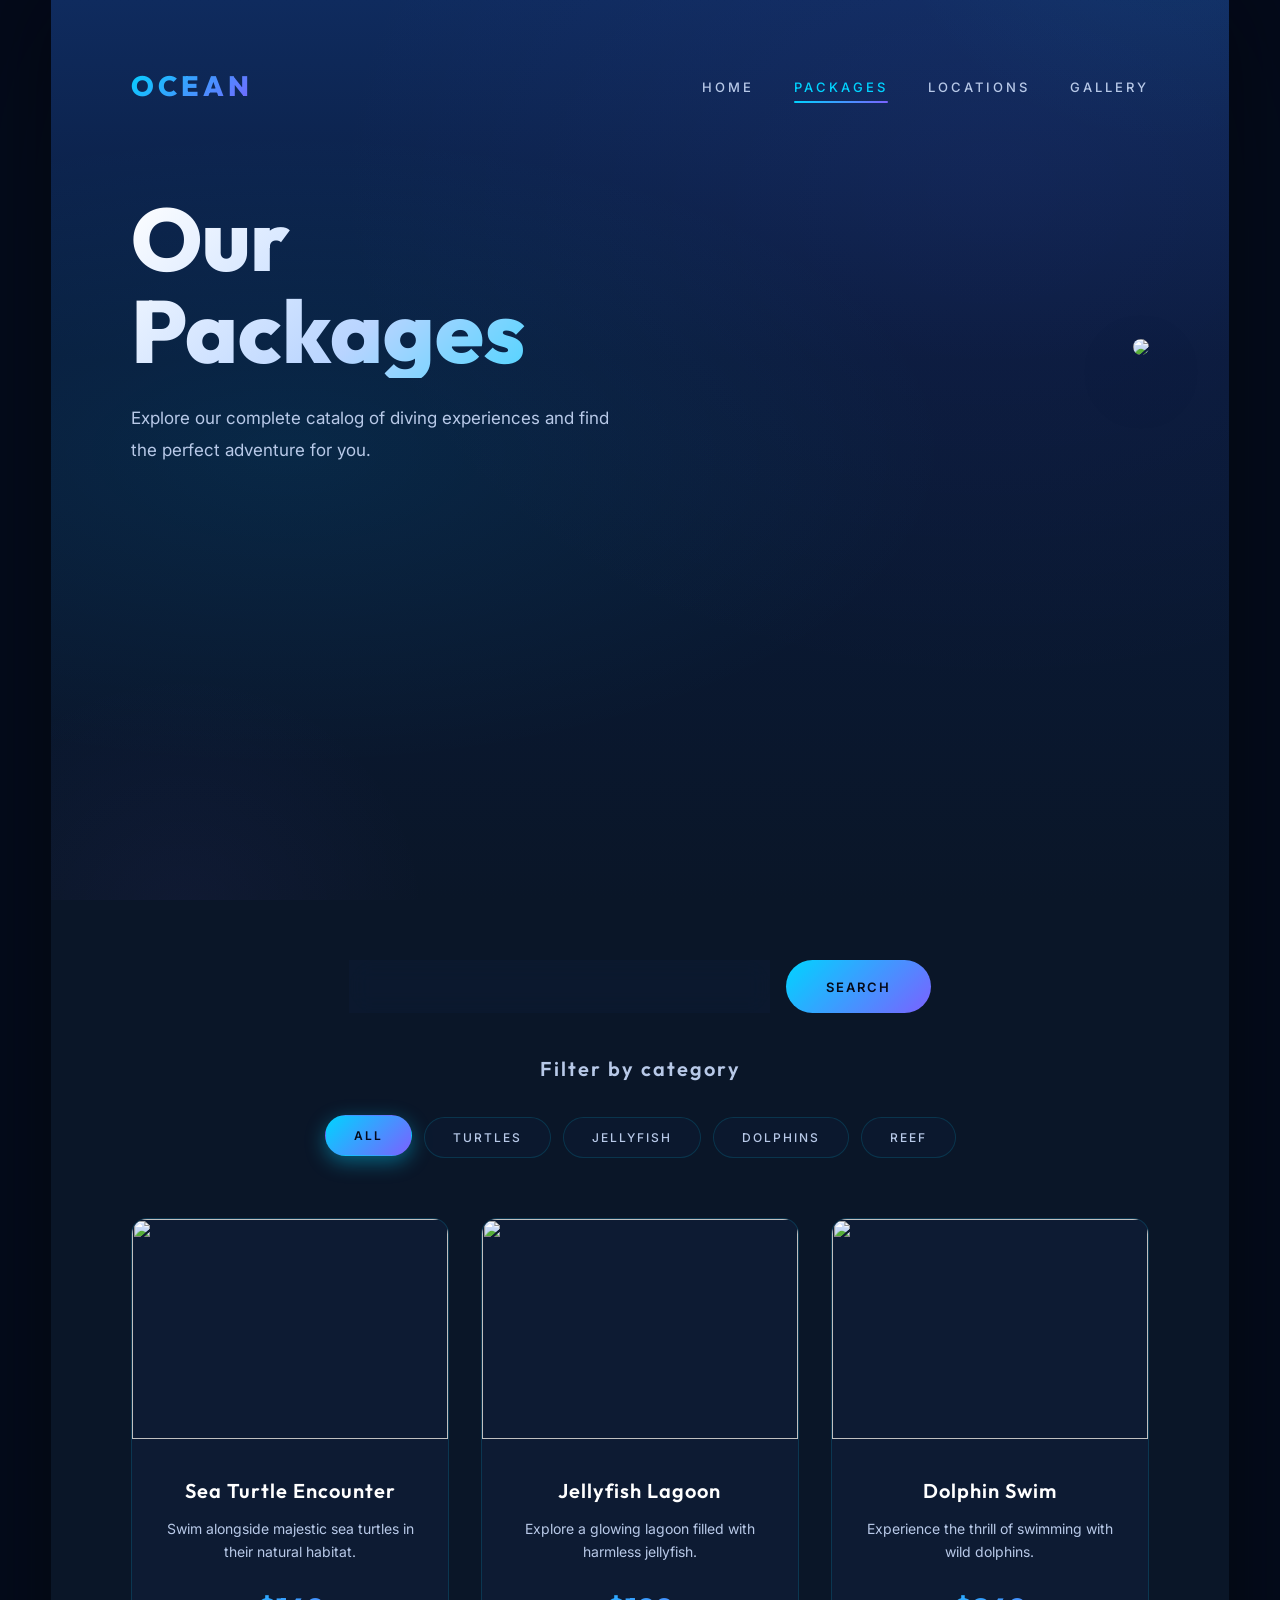
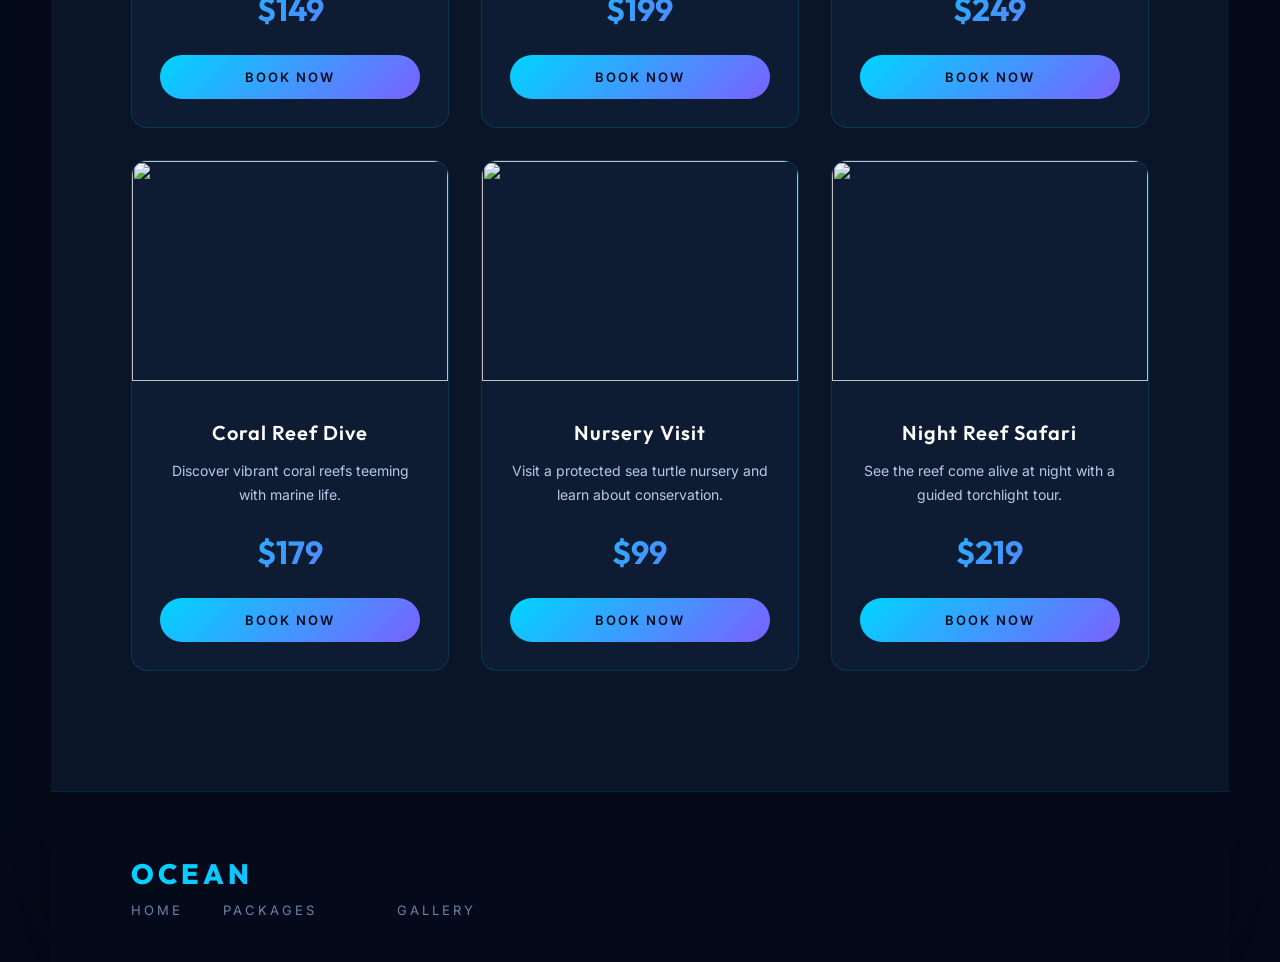
==== commit 69cb185e: "correccion de css" ====
--- a/catalogo.html
+++ b/catalogo.html
@@ -85,7 +85,7 @@
                         <h3>Sea Turtle Encounter</h3>
                         <p>Swim alongside majestic sea turtles in their natural habitat.</p>
                         <span class="price">$149</span>
-                        <button>BOOK NOW</button>
+                        <a href="gallery.html"> <button>BOOK NOW</button></a>
                     </div>
                 </div>
 
@@ -95,7 +95,7 @@
                         <h3>Jellyfish Lagoon</h3>
                         <p>Explore a glowing lagoon filled with harmless jellyfish.</p>
                         <span class="price">$199</span>
-                       <a href="booking.html"><button>BOOK NOW</button>
+                       <a href="gallery.html"><button>BOOK NOW</button>
 </a>
                     </div>
                 </div>
@@ -116,7 +116,7 @@
                         <h3>Coral Reef Dive</h3>
                         <p>Discover vibrant coral reefs teeming with marine life.</p>
                         <span class="price">$179</span>
-                        <button>BOOK NOW</button>
+                        <a href="gallery.html"> <button>BOOK NOW</button></a>
                     </div>
                 </div>
 
@@ -126,7 +126,7 @@
                         <h3>Nursery Visit</h3>
                         <p>Visit a protected sea turtle nursery and learn about conservation.</p>
                         <span class="price">$99</span>
-                        <button>BOOK NOW</button>
+                        <a href="gallery.html"> <button>BOOK NOW</button></a>
                     </div>
                 </div>
 
@@ -136,7 +136,7 @@
                         <h3>Night Reef Safari</h3>
                         <p>See the reef come alive at night with a guided torchlight tour.</p>
                         <span class="price">$219</span>
-                        <button>BOOK NOW</button>
+                        <a href="gallery.html"> <button>BOOK NOW</button></a>
                     </div>
                 </div>
 
@@ -153,8 +153,8 @@
             <ul>
                 <li><a href="indexmar.html">HOME</a></li>
                 <li><a href="catalogo.html">PACKAGES</a></li>
-                <li><a href="#">LOCATIONS</a></li>
-                <li><a href="#">HELP</a></li>
+                <li><a href="Locations.html"></a></li>
+                <li><a href="gallery.html">GALLERY</a></li>
             </ul>
 
         </footer>
